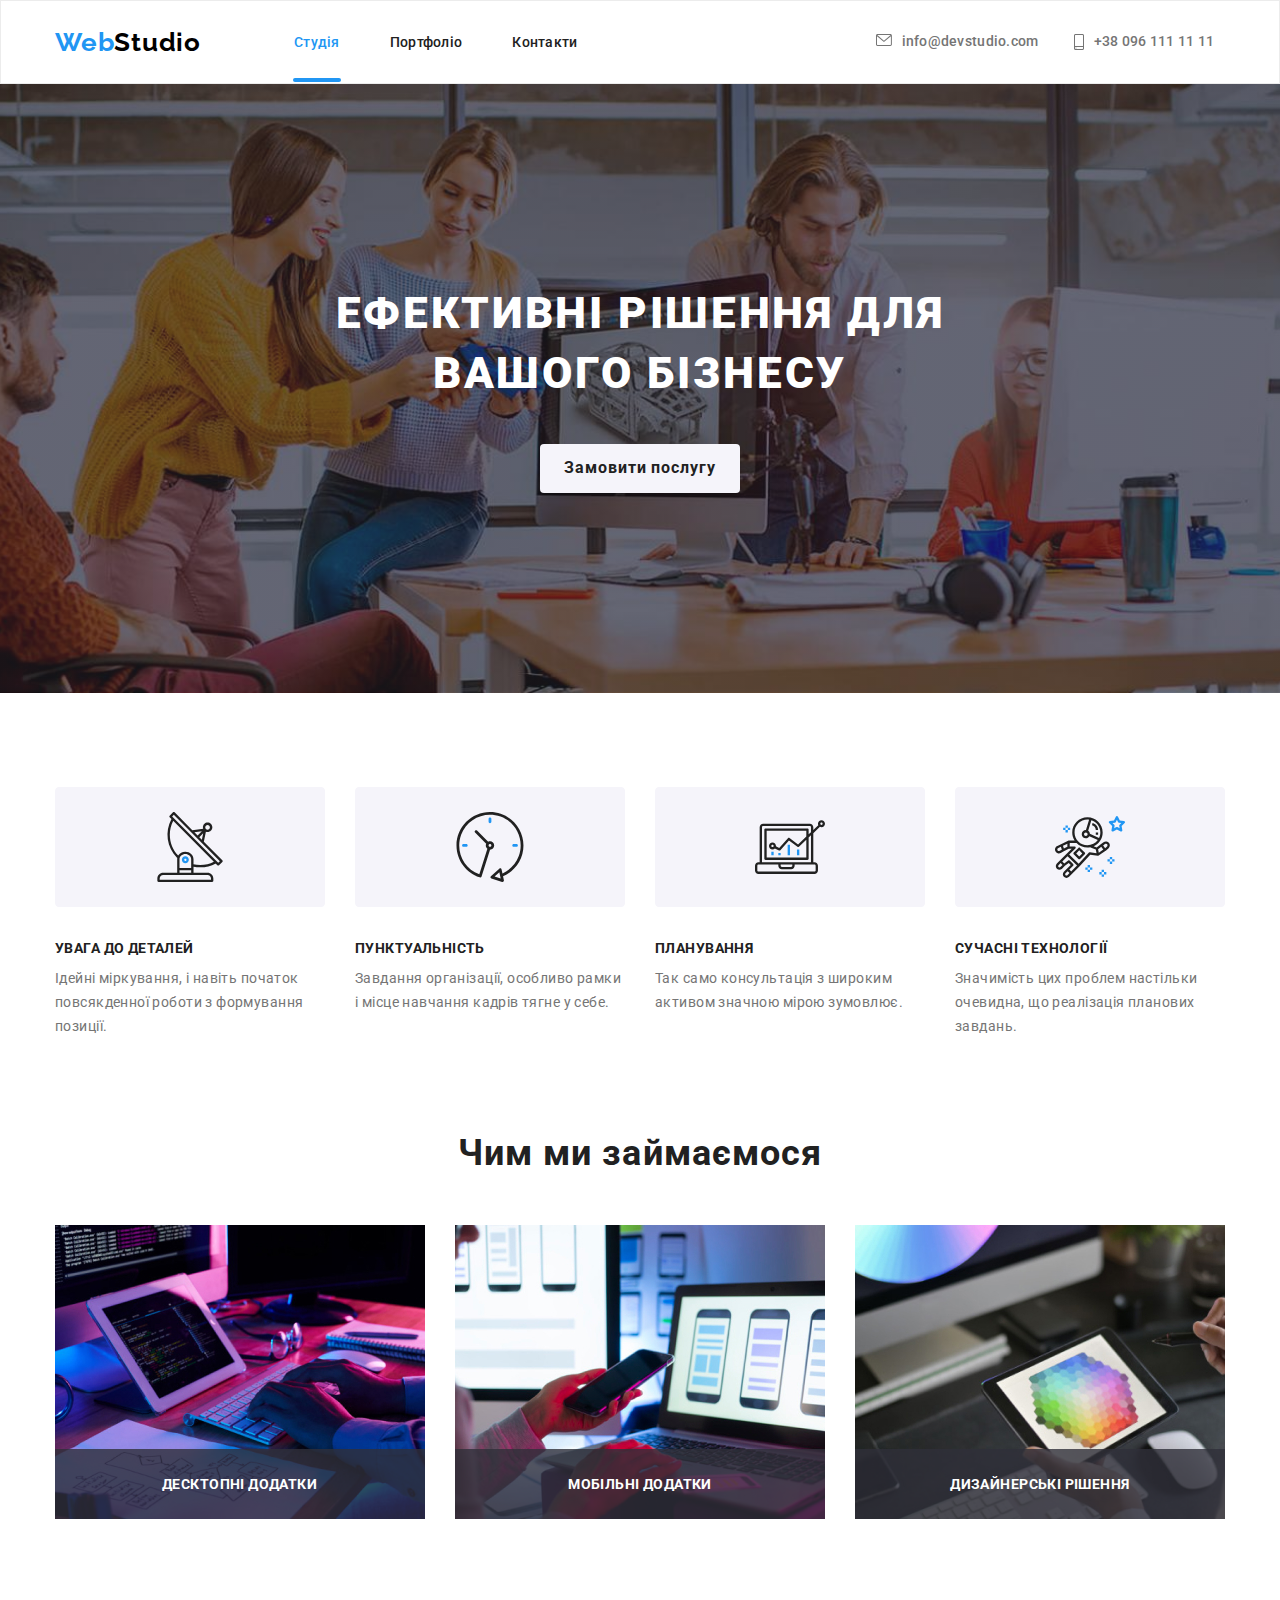
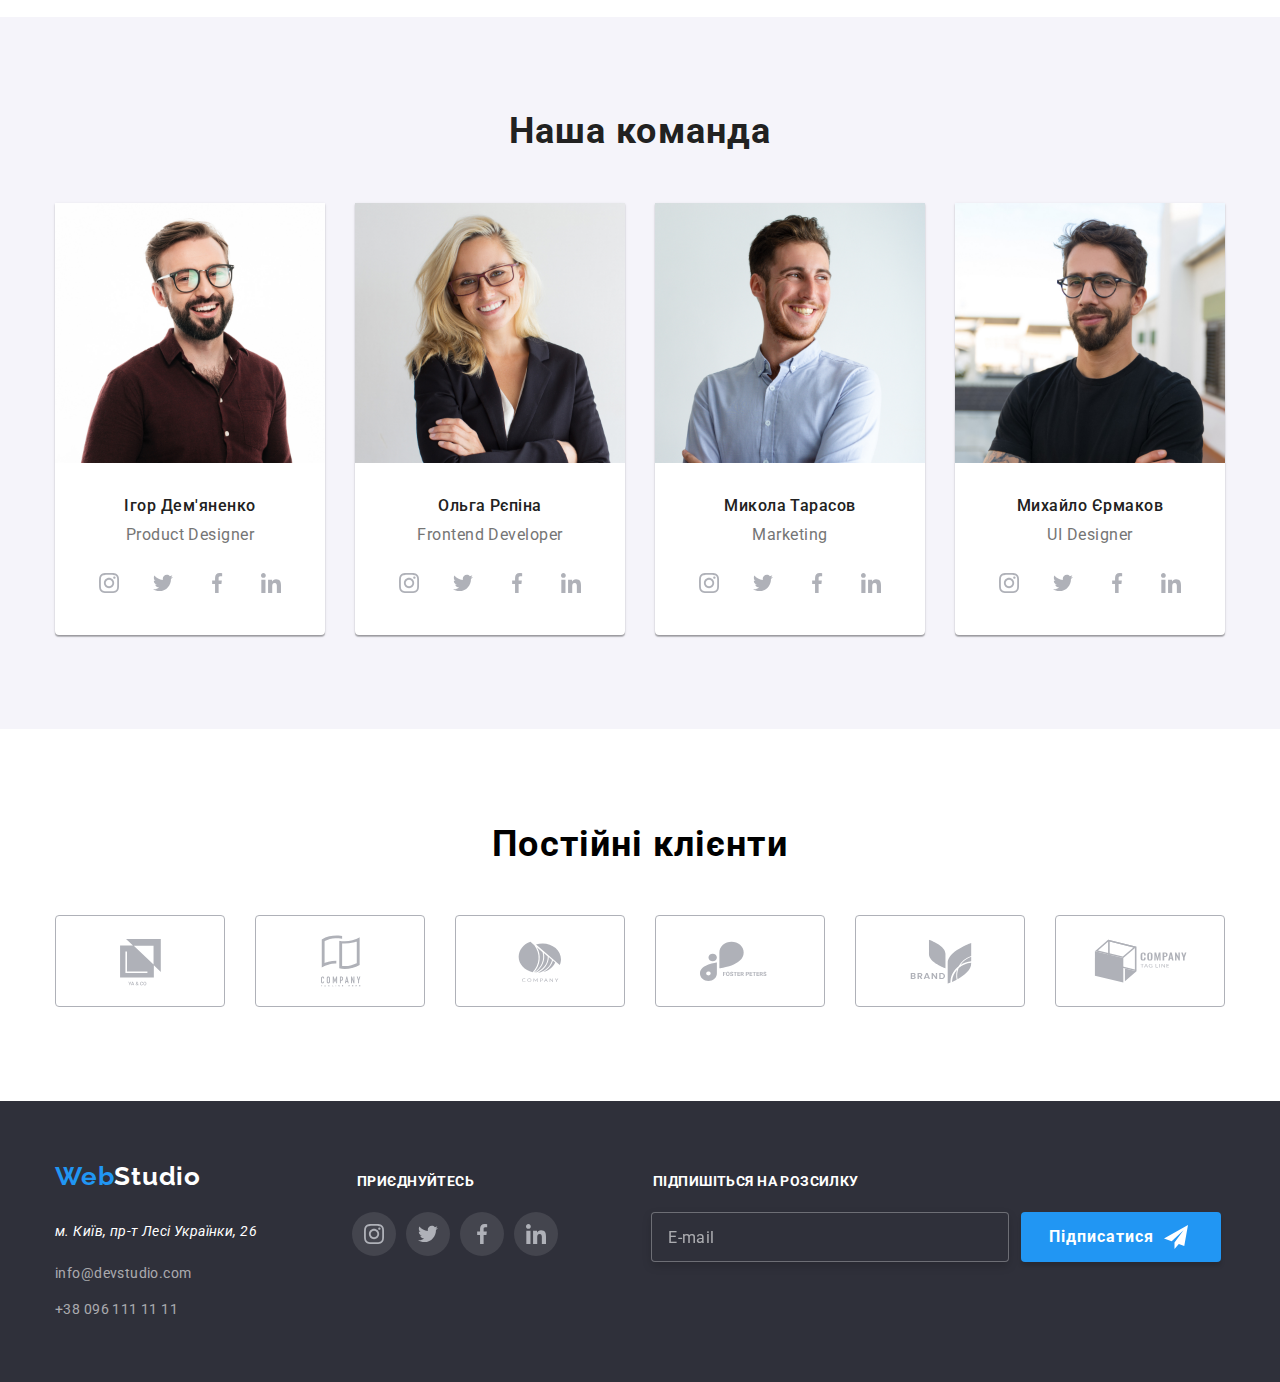
==== index.html @ 0be8d982 "5ен" ====
<!DOCTYPE html>
<html lang="en">
<head>
    <meta charset="UTF-8">
    <meta http-equiv="X-UA-Compatible" content="IE=edge">
    <meta name="viewport" content="width=device-width, initial-scale=1.0">
    <title>Studio</title>
    <link rel="stylesheet"
     href="https://fonts.googleapis.com/css2?family=Raleway:wght@700&family=Roboto:wght@400;500;700;900&display=swap">
    <link rel="stylesheet" href="https://cdnjs.cloudflare.com/ajax/libs/modern-normalize/1.1.0/modern-normalize.min.css">
     <link rel="stylesheet" href="css/styles.css">
</head>
<body> 
  <!--Header content--> 
<header class="header-style">
<div class="container">
  <div class="links">
  <nav class="nav">
  <a class="logo-link" href="index.html">Web<span class="logo-header">Studio</span></a>
   <ul class="site-link-list">
     <li class="link-list"><a class="site-link current" href="">Студія</a></li>
     <li class="link-list"><a class="site-link-portf" href="portfolio.html">Портфоліо</a></li>
     <li class="link-list"><a class="site-link-contacts" href="">Контакти</a></li>
   </ul>
  </nav>
    <ul class="not-nav">
     <li class="not-nav-decor">
      <a class="mail" href="mailto:info@devstudio.com">
          <svg class="mail-icon">
            <use href="./images/icons.svg#icon-envelope-opt"></use>
          </svg>
            info@devstudio.com</a></li>
     <li class="not-nav-decor">
      <a class="tel" href="tel:+380961111111">
          <svg class="tel-icon">
            <use href="./images/icons.svg#icon-smartphone-opt"></use>
          </svg>
            +38 096 111 11 11</a></li>
   </ul>
  </div>
</div>
 </header>
<!--Main content-->
<main>
  <section class="section-studio">
    <h1 class="hero-title">Ефективні рішення для <br>
      вашого бізнесу</h1>
  <button class="button-studio" type="button" data-modal-open> Замовити послугу</button>
    </section>
    <section class="studio-list">
      <div class="container">
    <h2 class="hidden-studio-h"></h2>
    <ul class="s-list">
      <li class="s-list-styles">
       <div class="box-icon">
        <svg class="icon-group">
          <use href="./images/icons.svg#icon-Group-1-opt"></use>
        </svg>
       </div>
       <h3 class="header-studio">УВАГА ДО ДЕТАЛЕЙ</h3>
       <p class="header-s-description">Ідейні міркування, і навіть початок повсякденної роботи з формування позиції.</p>
      </li>
      <li class="s-list-styles">
        <div class="box-icon">
          <svg class="icon-group">
            <use href="./images/icons.svg#icon-Group-2-opt"></use>
          </svg>
        </div>
       <h3 class="header-studio">ПУНКТУАЛЬНІСТЬ</h3>
       <p class="header-s-description">Завдання організації, особливо рамки і місце навчання кадрів тягне у себе.</p>
      </li>
      <li class="s-list-styles">
        <div class="box-icon">
          <svg class="icon-group">
            <use href="./images/icons.svg#icon-Group-3-opt"></use>
          </svg>
        </div>
       <h3 class="header-studio">ПЛАНУВАННЯ</h3>
       <p class="header-s-description">Так само консультація з широким активом значною мірою зумовлює.</p>
      </li>
      <li class="s-list-styles">
        <div class="box-icon">
          <svg class="icon-group">
            <use href="./images/icons.svg#icon-Group-4-opt"></use>
          </svg>
        </div>
       <h3 class="header-studio">СУЧАСНІ ТЕХНОЛОГІЇ</h3>
       <p class="header-s-description">Значимість цих проблем настільки очевидна, що реалізація планових завдань.</p>
    </li>
   </ul>
  </div>
  </section>
  <section class="section">
    <div class="container">
    <h2 class="header-s-two">Чим ми займаємося</h2>
    <ul class="h-image-list">
      <li class="design-1"><img src="images/websites.jpg" alt="програмування веб сайтів" width="370"></li>
      <div class="design-box-1">
         <h3 class="design-desc-1">ДЕСКТОПНІ ДОДАТКИ</h3>
      </div>
      <li class="design-2"><img src="images/programs.jpg" alt="розробка мобільних додатків" width="370"></li>
      <div class="design-box-2">
         <h3 class="design-desc-2">МОБІЛЬНІ ДОДАТКИ</h3>
      </div>
      <li class="design-3"><img src="images/design.jpg" alt="веб-дизайн" width="370"></li>
      <div class="design-box-3">
         <h3 class="design-desc-3">ДИЗАЙНЕРСЬКІ РІШЕННЯ</h3>
      </div>
    </ul>
    </div>
  </section>
  <section class="section-s-two"> 
    <div class="container">
    <h2 class="team">Наша команда</h2>
    <ul class="cards-h-list">
      <li class="card">
        <img src="images/igor.jpg" alt="igor" width="270">
        <h3 class="names">Ігор Дем'яненко</h3>
        <p class="name-description">Product Designer</p>
        <ul class="links-sub-list">
          <li class="links-sub">
            <a class="box-socials" href="">
              <svg class="social-icons" width="20" height="20">
                <use href="./images/icons.svg#icon-instagram-1-opt"></use>
              </svg>
            </a>
          </li>
          <li class="links-sub">
            <a class="box-socials" href="">
              <svg class="social-icons" width="20" height="20">
                <use href="./images/icons.svg#icon-twitter-1-opt"></use>
              </svg>
            </a>
          </li>
          <li class="links-sub">
            <a class="box-socials" href="">
              <svg class="social-icons" width="20" height="20">
                <use href="./images/icons.svg#icon-facebook-1-opt"></use>
              </svg>
            </a>
          </li>
          <li class="links-sub">
            <a class="box-socials" href="">
              <svg class="social-icons" width="20" height="20">
                <use href="./images/icons.svg#icon-linkedin-1-opt"></use>
              </svg>
            </a>
          </li>
        </ul>
      </li>
      <li class="card">
        <img src="images/olga.jpg" alt="olga" width="270">
        <h3 class="names">Ольга Рєпіна</h3>
        <p class="name-description">Frontend Developer</p>
        <ul class="links-sub-list">
          <li class="links-sub">
            <a class="box-socials" href="">
              <svg class="social-icons" width="20" height="20">
                <use href="./images/icons.svg#icon-instagram-1-opt"></use>
              </svg>
            </a>
          </li>
          <li class="links-sub">
            <a class="box-socials" href="">
              <svg class="social-icons" width="20" height="20">
                <use href="./images/icons.svg#icon-twitter-1-opt"></use>
              </svg>
            </a>
          </li>
          <li class="links-sub">
            <a class="box-socials" href="">
              <svg class="social-icons" width="20" height="20">
                <use href="./images/icons.svg#icon-facebook-1-opt"></use>
              </svg>
            </a>
          </li>
          <li class="links-sub">
            <a class="box-socials" href="">
              <svg class="social-icons" width="20" height="20">
                <use href="./images/icons.svg#icon-linkedin-1-opt"></use>
              </svg>
            </a>
          </li>
        </ul>
      </li>
      <li class="card">
        <img src="images/mykola.jpg" alt="mykola" width="270">
        <h3 class="names">Микола Тарасов</h3>
        <p class="name-description">Marketing</p>
        <ul class="links-sub-list">
          <li class="links-sub">
            <a class="box-socials" href="">
              <svg class="social-icons" width="20" height="20">
                <use href="./images/icons.svg#icon-instagram-1-opt"></use>
              </svg>
            </a>
          </li>
          <li class="links-sub">
            <a class="box-socials" href="">
              <svg class="social-icons" width="20" height="20">
                <use href="./images/icons.svg#icon-twitter-1-opt"></use>
              </svg>
            </a>
          </li>
          <li class="links-sub">
            <a class="box-socials" href="">
              <svg class="social-icons" width="20" height="20">
                <use href="./images/icons.svg#icon-facebook-1-opt"></use>
              </svg>
            </a>
          </li>
          <li class="links-sub">
            <a class="box-socials" href="">
              <svg class="social-icons" width="20" height="20">
                <use href="./images/icons.svg#icon-linkedin-1-opt"></use>
              </svg>
            </a>
          </li>
        </ul>
      </li>
      <li class="card">
        <img src="images/mychailo.jpg" alt="mychailo" width="270">
        <h3 class="names">Михайло Єрмаков</h3>
       <p class="name-description">UI Designer</p>
        <ul class="links-sub-list">
          <li class="links-sub">
            <a class="box-socials" href="">
              <svg class="social-icons" width="20" height="20">
                <use href="./images/icons.svg#icon-instagram-1-opt"></use>
              </svg>
            </a>
          </li>
          <li class="links-sub">
            <a class="box-socials" href="">
              <svg class="social-icons" width="20" height="20">
                <use href="./images/icons.svg#icon-twitter-1-opt"></use>
              </svg>
            </a>
          </li>
          <li class="links-sub">
            <a class="box-socials" href="">
              <svg class="social-icons" width="20" height="20">
                <use href="./images/icons.svg#icon-facebook-1-opt"></use>
              </svg>
            </a>
          </li>
          <li class="links-sub">
            <a class="box-socials" href="">
              <svg class="social-icons" width="20" height="20">
                <use href="./images/icons.svg#icon-linkedin-1-opt"></use>
              </svg>
            </a>
          </li>
        </ul>
      </li>
    </ul>
  </div>
  </section>
  <section class="section-clients">
    <div class="container">
     <h2 class="clients-h">Постійні клієнти </h2>
     <ul class="link-list-boxes">
      <li class="link-boxes">
        <a class="box-link" href="">
          <svg class="client-icon-0">
            <use href="./images/icons.svg#icon-group-opt">
              <use>
          </svg>
        </a>
      </li>
      <li class="link-boxes">
        <a class="box-link" href="">
          <svg class="client-icon-1">
            <use href="./images/icons.svg#icon-group-1-opt">
              <use>
          </svg>
        </a>
      </li>
      <li class="link-boxes">
        <a class="box-link" href="">
          <svg class="client-icon-2">
            <use href="./images/icons.svg#icon-group-2-opt">
              <use>
          </svg>
        </a>
      </li>
      <li class="link-boxes">
        <a class="box-link" href="">
          <svg class="client-icon-3">
            <use href="./images/icons.svg#icon-group-3-opt">
              <use>
          </svg>
        </a>
      </li>
      <li class="link-boxes">
        <a class="box-link" href="">
        <svg class="client-icon-4">
          <use href="./images/icons.svg#icon-group-4-opt">
            <use>
        </svg>
      </a>
      </li>
      <li class="link-boxes">
        <a class="box-linkt" href="">
        <svg class="client-icon-5">
          <use href="./images/icons.svg#icon-group-5-opt">
            <use>
        </svg>
      </a>
      </li>
     </ul>
    </div>
  </section>
  <div class="backdrop is-hidden"data-modal>
    <div class="modal">
      <button class="close-modal"data-modal-close>
        <svg class="close-icon" xmlns="http://www.w3.org/2000/svg" width="18" height="18" fill="none"><path fill="" d="M15 4.108 13.892 3 9.5 7.392 5.108 3 4 4.108 8.392 8.5 4 12.892 5.108 14 9.5 9.608 13.892 14 15 12.892 10.608 8.5 15 4.108Z"/>
        </svg>
      </button>
      <h2 class="modal-desc">Залиште свої дані, ми вам передзвонимо</h2>
      <form class="form">
       <div class="form-field">
        <svg class="input-icon-name">
          <use href="./images/icons.svg#icon-person-black-18dp"></use>
        </svg>
        <label class="label-style">
          <p class="username-style">Ім'я</p>
          <input class="input-style" type="text"  name="username" autocomplete="off"/>
        </label>
       </div>
       <div class="form-field">
        <svg class="input-icon-tel">
          <use href="./images/icons.svg#icon-phone-black-18dp"></use>
        </svg>
        <label class="label-style">
          <p class="tel-style">Телефон</p>
          <input class="input-style" type="tel" name="phone_number" autocomplete="off"/>
        </label>
       </div>
       <div class="form-field">
        <svg class="input-icon-mail">
          <use href="./images/icons.svg#icon-email-black-18dp"></use>
        </svg>
        <label class="label-style">
          <p class="mail-modal-style">Пошта</p>
          <input class="input-style" type="email" name="email" autocomplete="off">
        </label>
       </div>
       <div class="form-field">
        <label>
          <p class="comment-styles">Коментар</P>
          <textarea class="textarea-style" name="comment" id="comment" rows="5" placeholder="Введіть текст"></textarea>
        </label>
       </div>
       <div  class="form-field-1">
        <label class="policy-label">
         <input class="checkbox-policy" type="checkbox" name="policy" />
         <span class="icon-checkbox"></span>
        Погоджуюся з розсилкою та приймаю <a href="" class="policy-details">Умови договору</a>
        </label>
       </div>
       <div class="form-field-2">
        <buton class="submit-button" type="submit">Відправити</button>
       </div>
    </form>
    </div>
  </div>
</main>
<!-- Footer block-->
<footer class="footer-style">
<div class="container">
  <div class="social-footer">
  <a class="logo-link-f" href="index.html">Web<span class="logo-header-f">Studio</span></a>
  <p class="social-sub-p">приєднуйтесь</p>
  <p class="social-mail-sub">підпишіться на розсилку</p>
</div>
 <div class="socials-header">
  <address class="adress-style">м. Київ, пр-т Лесі Українки, 26</address>
  <ul class="links-sub-listf">
    <li class="links-sub">
      <a class="box-socialsf" href="">
        <svg class="social-icons" width="20" height="20">
          <use href="./images/icons.svg#icon-instagram-1-opt"></use>
        </svg>
      </a>
    </li>
    <li class="links-sub">
      <a class="box-socialsf" href="">
        <svg class="social-icons" width="20" height="20">
          <use href="./images/icons.svg#icon-twitter-1-opt"></use>
        </svg>
      </a>
    </li>
    <li class="links-sub">
      <a class="box-socialsf" href="">
        <svg class="social-icons" width="20" height="20">
          <use href="./images/icons.svg#icon-facebook-1-opt"></use>
        </svg>
      </a>
    </li>
    <li class="links-sub">
      <a class="box-socialsf" href="">
        <svg class="social-icons" width="20" height="20">
          <use href="./images/icons.svg#icon-linkedin-1-opt"></use>
        </svg>
      </a>
    </li>
  </ul>
  <form class="form-f">
      <label class="mail-f-label">
        <input class="input-style-f" type="email" name="email" placeholder="E-mail" autocomplete="off">
      </label>
  <button class="button-sub-f" type="submit">Підписатися
    <svg class="icon-send-style" width="24" height="24">
      <use href="./images/icons.svg#icon-icon-send"></use>
    </svg>
  </button>
  </form>
</div>
<ul>
  <li class="mail-h-style"><a class="mail-link-f" href="mailto:info@devstudio.com">info@devstudio.com</a></li>
  <li class="tel-h-style"><a class="tel-f" href="tel:+38091111111">+38 096 111 11 11</a></li>
 </ul>
</div>
</footer>
<script src="./js/modal.js"></script>
</body>
</html>
---- css/styles.css ----
:root {
    --primary-text-color: #212121;
    --description-text-color: #757575;
    --links-buttons-text-color: #2196F3;
}

body {
    background-color: #ffff;

    font-family: Roboto, sans-serif;
    letter-spacing: -0.03em;
}


.container {
    margin-left: auto;
    margin-right: auto;
    padding-left: 15px;
    padding-right: 15px;
    width: 1200px;
}

.container-two{
    margin-left: auto;
    margin-right: auto;
    width: 1600px;
    outline: 2px solid firebrick;
}

.container-footer {
    margin-left: auto;
        margin-right: auto;
        width: 1600px;

        outline: 2px solid firebrick;
    }

ul {
    padding: 0;
    margin: 0;
    list-style: none;
}

 

.header-style {
    display: flex;
    background-color: #ffff;
    border: 1px solid #ECECEC;
}
.logo-link {
    color: var(--links-buttons-text-color);
    font-family: 'Raleway';
        margin-right: 93px;
        font-weight: 700;
        font-size: 26px;
        line-height: 1.19;
        letter-spacing: 0.03em;
        text-decoration: none;
}
.logo-header {
    color: #000000;
    font-family: 'Raleway';
        font-weight: 700;
        font-size: 26px;
        line-height: 1.19;
        letter-spacing: 0.03em;
}
 
.links {
    display: flex;
    align-items: center;
}

.nav {
    display: flex;
    align-items: center;
}
.site-link-list {
        display: flex;
        align-items: center;
}

.site-link-list .link-list {

       display: block;
       padding-top: 32px;
       padding-bottom: 32px;

}


.site-link.current {
    position: relative;
    color: var(--links-buttons-text-color);       
        font-weight: 500;
        font-size: 14px;
        line-height: 1.2;
        width: 78px;
        height: 4px;
        letter-spacing: 0.02em;
        text-decoration: none;
}

.link-list {
    display: block;
    margin-right: 50px;
}


.site-link {
    color: var(--primary-text-color);
    font-weight: 500;
    font-size: 14px;
    line-height: 1.2;
    letter-spacing: 0.02em;
    text-decoration: none;
    padding-top: 32px;
    padding-bottom: 32px;
    
    transition-property: var(--links-buttons-text-color);
    transition-duration: 250ms;
    transition-timing-function: cubic-bezier(0.4, 0, 0.2, 1);
}

.site-link::after {
        content: '';
        
            position: absolute;
            left: -14%;
            bottom: 0;
            margin-left: 5px;
            display: block;
            width: 48px;
            height: 4px;
            background-color: #2196F3;
            border-radius: 2px;
}
.site-link {
    cursor: pointer;
}
.site-link:hover,
.site-link:focus {
    color: var(--links-buttons-text-color);
}

.site-link-portf.current {
    position: relative;
    color: var(--links-buttons-text-color);
    font-weight: 500;
    font-size: 14px;
    line-height: 1.2;
    letter-spacing: 0.02em;
    text-decoration: none;
}
.site-link-portf::after {
    content: '';

    position: absolute;
    left: -20%;
    bottom: 0;
    margin-left: 13px;
    display: block;
    width: 78px;
    height: 4px;
    background-color: #2196F3;
    border-radius: 2px;
}
.site-link-portf {
    color: var(--primary-text-color);
    font-weight: 500;
    font-size: 14px;
    line-height: 1.2;
    letter-spacing: 0.02em;
    text-decoration: none;
    padding-top: 32px;
    padding-bottom: 32px;

    transition-property: var(--links-buttons-text-color);
    transition-duration: 250ms;
    transition-timing-function: cubic-bezier(0.4, 0, 0.2, 1);
}
.site-link-portf {
    cursor: pointer;
}

.site-link-portf:hover,
.site-link-portf:focus {
    color: var(--links-buttons-text-color);
}


.site-link-contacts {
    color: var(--primary-text-color);
    font-weight: 500;
    font-size: 14px;
    line-height: 1.2;
    letter-spacing: 0.02em;
    text-decoration: none;
    padding-top: 32px;
    padding-bottom: 32px;

    transition-property: var(--links-buttons-text-color);
    transition-duration: 250ms;
    transition-timing-function: cubic-bezier(0.4, 0, 0.2, 1);
}
.site-link-contacts {
    cursor: pointer;
}

.site-link-contacts:hover,
.site-link-contscts:focus {
    color: var(--links-buttons-text-color);
}


.not-nav {
    
    display: flex;
    margin-left: 248px;
}
.not-nav-decor {
    display: flex;


}

.mail-icon {
    margin-right: 10px;
    width: 16px;
    height: 12px;
    fill: currentColor;
}

.tel-icon{
    margin-right: 10px;
    width: 10px;
    height: 16px;
    fill: currentColor
}


.tel {
    margin-left: 35px;
}

.mail {
   display: flex;
    color: var(--description-text-color);
        font-weight: 500;
        font-size: 14px;
        line-height: 1.14;
        letter-spacing: 0.02em;
        text-decoration: none;

        transition-property: var(--links-buttons-text-color);
        transition-duration: 250ms;
        transition-timing-function: cubic-bezier(0.4, 0, 0.2, 1);
}
.mail:hover,
.mail:focus {
    color: var(--links-buttons-text-color);
}

.tel {
    display: flex;
    color: var(--description-text-color);
        font-weight: 500;
        font-size: 14px;
        line-height: 1.14;
        letter-spacing: 0.02em;
        text-decoration: none;

        transition-property: var(--links-buttons-text-color);
        transition-duration: 250ms;
        transition-timing-function: cubic-bezier(0.4, 0, 0.2, 1);
}
.tel:hover,
.tel:focus {
    color: var(--links-buttons-text-color);
}




.section-studio {
    padding-top: 200px;
    padding-bottom: 200px;
    text-align: center;
    background-color:  #2F303A;
    background-image: linear-gradient(
        to right,
        rgba(47, 48, 58, 0.4),
        rgba(47, 48, 58, 0.4)
    ),
    url(../images/overlay.jpg);
    background-repeat: no-repeat;
    background-position: center;
    background-size: cover;
}
.hero-title {
    margin-top: 0px;
    margin-bottom: 40px;
    color: #ffff;
    font-style: normal;
        font-weight: 900;
        font-size: 44px;
        line-height: 1.36;
        letter-spacing: 0.06em;
        text-transform: uppercase;
}




.button-studio {
        color: var(--primary-text-color);
            font-weight: 700;
            font-size: 16px;
            line-height: 1.81;
            align-items: center;
            text-align: center;
            letter-spacing: 0.06em;
}
.button-studio {
    background-color: #F5F4FA;
        box-shadow: 0px 4px 4px rgba(0, 0, 0, 0.15);
        border: 0px;
        border-radius: 4px;
        padding: 10px 24px;
        min-width: 200px;

        transition-property: var(--links-buttons-text-color);
        transition-duration: 250ms;
        transition-timing-function: cubic-bezier(0.4, 0, 0.2, 1);
}
.button-studio {
    cursor: pointer;
}
.button-studio:hover {
    background-color: var(--links-buttons-text-color);
        color: #ffff;

}

.button-studio:focus {
    background-color:var(--links-buttons-text-color);
    color: #ffff;
}



 .studio-list {
   padding-top: 94px;
   padding-bottom: 94px;
 }

.hidden-studio-h {
    margin-top: 0px;
    margin-bottom: 0px;
    visibility: hidden;
}
   


 .s-list {
    display: flex;
 }

.s-list-styles {
    margin-right: 30px;
}


.s-list-styles:nth-child(4n) {
    margin-right: 0px;
}
  
.box-icon {
    margin-bottom: 30px;
}

.icon-group {
    width: 270px;
    height: 120px;
}

.header-studio {
    margin-top: 0px;
    margin-bottom: 10px;
    color: var(--primary-text-color);
        font-weight: 700;
        font-size: 14px;
        line-height: 1.14;
        letter-spacing: 0.03em;
}
.header-s-description {
    margin-top: 0px;
    margin-bottom: 0px;
    color: var(--description-text-color);
        font-weight: 400;
        font-size: 14px;
        line-height: 1.71;
        letter-spacing: 0.03em;
}

.sub-links-list {
    display: flex;
}
.section {
    padding-bottom: 94px;
}
.header-s-two {
    margin-top: 0px;
    margin-bottom: 50px;
    color: var(--primary-text-color);
        font-weight: 700;
        font-size: 36px;
        line-height: 1.16;
        text-align: center;
        letter-spacing: 0.03em;
}

.h-image-list {
 position: relative;
 display: flex;
}
.design-1 {
    
    margin-right: 30px;
}

.design-box-1 {
    position: absolute;
    margin-top: 224px;
    display: flex;
    width: 370px;
    height: 70px;
    text-align: center;
    background: rgba(47, 48, 58, 0.8);
}

.design-2 {
    margin-right: 30px;
}

.design-box-2 {
    position: absolute;
    left: 33%;
    margin-left: 14px;
    margin-top: 224px;
    display: flex;
    width: 370px;
    height: 70px;
    text-align: center;
    background: rgba(47, 48, 58, 0.8);
}
.design-box-3 {
    position: absolute;
    left: 66%;
    margin-left: 28px;
    margin-top: 224px;
    display: flex;
    width: 370px;
    height: 70px;
    text-align: center;
    background: rgba(47, 48, 58, 0.8);
}




.design-desc-1 {
    margin-left: 107px;
    margin-top: 27px;
    margin-bottom: 0px;
    font-weight: 700;
    font-size: 14px;
    line-height: 16px;
    letter-spacing: 0.03em;
    text-transform: uppercase;
    color: #FFFFFF;
}
.design-desc-2 {
    margin-left: 113px;
    margin-top: 27px;
    margin-bottom: 0px;
    font-weight: 700;
    font-size: 14px;
    line-height: 16px;
    letter-spacing: 0.03em;
    text-transform: uppercase;
    color: #FFFFFF;
}
.design-desc-3 {
    margin-left: 95px;
    margin-top: 27px;
    margin-bottom: 0px;
    font-weight: 700;
    font-size: 14px;
    line-height: 16px;
    letter-spacing: 0.03em;
    text-transform: uppercase;
    color: #FFFFFF;
}

.design-3 {
    margin-right: 0px;
}


.section-s-two {
    margin-top: 0px;
    padding-top: 94px;
    padding-bottom: 94px;
    background-color: #F5F4FA;
}
.team {
    margin-top: 0px;
    margin-bottom: 50px;
    color: var(--primary-text-color);
        font-weight: 700;
        font-size: 36px;
        line-height: 1.16;
        text-align: center;
        letter-spacing: 0.03em;
}

.cards-h-list {
    display: flex;
}
.card {
    width: 270px;
    margin-right: 30px;
    background-color: #ffff;
    box-shadow: 0px 1px 3px rgba(0, 0, 0, 0.12), 0px 1px 1px rgba(0, 0, 0, 0.14), 0px 2px 1px rgba(0, 0, 0, 0.2);
        border-radius: 0px 0px 4px 4px;
}

.card:nth-child(4n) {
    margin-right: 0px;
}
.names {
    margin-top: 30px;
    margin-bottom: 10px;
    color: var(--primary-text-color);
        font-weight: 500;
        font-size: 16px;
        line-height: 1.18;
        text-align: center;
        letter-spacing: 0.03em;
}
.name-description {
    margin-bottom: 16px;
    margin-top: 0px;
    color: var(--description-text-color);
        font-weight: 400;
        font-size: 16px;
        line-height: 1.18;
        text-align: center;
        letter-spacing: 0.03em;
}


.links-sub-list {
    padding-left: 32px;
    padding-bottom: 30px;
    display: flex;
}
.links-sub {
    display: flex;
}




.box-socials{
   text-align: center;
   margin-right: 10px;
   border: none;
   width: 44px;
   height: 44px;
   color: #AFB1B8;
   border-radius: 50%;
   background-color: #FFFFFF;
   cursor: pointer;

    transition-property: var(--links-buttons-text-color);
    transition-duration: 250ms;
    transition-timing-function: cubic-bezier(0.4, 0, 0.2, 1);
}
.box-socials:nth-child(4n) {
  margin-right: 10px;
}
.box-socials:hover {
    color: #FFFFFF;
    background-color: #2196F3;

}

.social-icons {
    margin-left: 12px;
    margin-right: 12px;
    margin-bottom: 12px;
    margin-top: 12px;
    fill: currentColor ;
}

.section-clients {
    padding-top: 94px;
    padding-bottom: 94px;
}

.link-list-boxes {

    display: flex;
}

.link-boxes {
    display: flex;
}

.clients-h {
    text-align: center;
    margin-top: 0px;
       margin-bottom: 50px;
        font-weight: 700;
        font-size: 36px;
        line-height: 42px;
        text-align: center;
        letter-spacing: 0.03em;
}


.box-link {
        margin-right: 30px;
        box-sizing: border-box;
        width: 170px;
        height: 92px;
        color: #2196F3;
        border: 1px solid #AFB1B8;
        border-radius: 4px;
        text-decoration: none;

        transition-property: var(--links-buttons-text-color);
        transition-duration: 250ms;
        transition-timing-function: cubic-bezier(0.4, 0, 0.2, 1);
 }

.box-link {
        margin-right: 30px;
        box-sizing: border-box;
        width: 170px;
        height: 92px;
        color: #AFB1B8;
        border: 1px solid #AFB1B8;
        border-radius: 4px;
    }
.box-linkt {
    margin-right: 0px;
    box-sizing: border-box;
    width: 170px;
    height: 92px;
    color: #AFB1B8;
    border: 1px solid #AFB1B8;
    border-radius: 4px;

    transition-property: var(--links-buttons-text-color);
    transition-duration: 250ms;
    transition-timing-function: cubic-bezier(0.4, 0, 0.2, 1);
}

.box-link:hover {
    color: #2196F3;
  border: 1px solid #2196F3;
}
.box-linkt:hover {
    color: #2196F3;
    border: 1px solid #2196F3;
}


.client-icon-0 {
    width: 41px;
    height: 46.7px;
    margin-top: 23px;
    margin-right: 65px;
    margin-left: 64px;
    margin-bottom: 22.3px;
    fill: currentColor;
}
.client-icon-1 {
    width: 40px;
    height: 52px;
    margin-top: 19px;
        margin-right: 65px;
        margin-left: 65px;
        margin-bottom: 21px;
        fill: currentColor;
}
.client-icon-2 {
   width: 43.46px;
   height: 41.18px;
   margin-top: 24.7px;
    margin-right: 64.86px;
    margin-left: 61.68px;
    margin-bottom: 26.12px;
    fill: currentColor;
}
.client-icon-3 {
    width: 84.44px;
    height: 40.62px;
    margin-top: 24.7px;
    margin-right: 42.56px;
    margin-left: 43px;
    margin-bottom: 26.68px;
    fill: currentColor;
}
.client-icon-4 {
    width: 62.54px;
    height: 45.43px;
    margin-top: 22.77px;
        margin-right: 53.46px;
        margin-left: 54px;
        margin-bottom: 23.8px;
        fill: currentColor;
}
.client-icon-5 {
    width: 93.79px;
    height: 43.93px;
    margin-top: 22.77px;
        margin-right: 38.21px;
        margin-left: 38px;
        margin-bottom: 25.31px;
        fill: currentColor;
}





.p-button-list {
    margin-bottom: 94px;
    display: flex;
    margin-left: 304px;
}

.p-button-styles:nth-child(5) {
    margin-right: 0px;
}


.portf-section {
    padding-top: 94px;
    padding-bottom: 94px;
}

.button-port {
    background-color: #F5F4FA;
    color: var(--primary-text-color);
        font-weight: 500;
        font-size: 16px;
        line-height: 1.62;
        letter-spacing: 0.03em;
    border: 0px ;
    border-radius: 4px;
    padding: 6px 22px;
    cursor: pointer;

    transition-property: var(--links-buttons-text-color);
    transition-duration: 250ms;
    transition-timing-function: cubic-bezier(0.4, 0, 0.2, 1);
}
.button-port:hover {
    background-color: var(--links-buttons-text-color);
    color: #ffff;
    box-shadow: 0px 3px 1px rgba(0, 0, 0, 0.1), 0px 1px 2px rgba(0, 0, 0, 0.08), 0px 2px 2px rgba(0, 0, 0, 0.12);
    border-radius: 4px;
}
.button-port:focus {
    background-color: var(--links-buttons-text-color);
    color: #ffff;
    box-shadow: 0px 3px 1px rgba(0, 0, 0, 0.1), 0px 1px 2px rgba(0, 0, 0, 0.08), 0px 2px 2px rgba(0, 0, 0, 0.12);
    border-radius: 4px;
}


.h-p {
    margin-top: 0px;
        margin-bottom: 0px;
}

.p-button-styles {
margin-right: 8px;
}

.button-port {
    margin-top: 0px;
    margin-bottom: 0px;

}


.section-p-list {
    padding-bottom: 94px;

}

.cards-list {
   display: flex;
   flex-wrap: wrap;
}
.card-portf  {
    width: 370px;
        background-color: #FFFF;
        border: 1px solid #EEEEEE;
        margin-right: 30px;
        margin-bottom: 30px;      
        transition-property: box-shadow;
            transition-duration: 250ms;
            transition-timing-function: cubic-bezier(0.4, 0, 0.2, 1);
}
.product-thumb {
    width: 370px;
    height: 294px;
    position: relative;
    overflow: hidden;
}
.product-overlay {
    position: absolute;
    top: 0;
    left: 0;
    right: 0;
    bottom: 0;
    margin-right: 0px;
    width: 370px;
    height: 294px;
    background: rgba(33, 150, 243, 0.9);
    transform: translateY(100%);
    transition: transform 250ms cubic-bezier(0.4, 0, 0.2, 1);
}

.card-portf:hover .product-overlay {
    transform: translateY(0%);
}

.card-portf:hover .product-actions {
    opacity: 1;
}


.product-actions {
    position: absolute;
    width: 322px;
    height: 168px;
    margin-top: 0px;
    font-weight: 400;
    font-size: 18px;
    line-height: 28px;
    letter-spacing: 0.03em;
    color: #FFFFFF;
    top: 50%;
    left: 50%;
    transform: translate(-50%, -50%);
    
}

.card-portf:hover {
     box-shadow: 0px 1px 1px rgba(0, 0, 0, 0.12),
                   0px 4px 4px rgba(0, 0, 0, 0.06),
                        1px 4px 6px rgba(0, 0, 0, 0.16);
}

.card-portf:nth-child(3n) {
    margin-right: 0px;
}

.card-portf:nth-last-child(-n +3) {
    margin-bottom: 0px;
}


.header-portf {
    margin-left: 24px;
    margin-top: 20px;
    margin-bottom: 4px;
    overflow: hidden;
    color: var(--primary-text-color);
        font-weight: 700;
        font-size: 18px;
        line-height: 2;
        letter-spacing: 0.06em;
}

.header-p-description {
    margin-left: 24px;
    margin-top: 0px;
    margin-bottom: 20px;
    color: var(--description-text-color);
        font-weight: 400;
        font-size: 16px;
        line-height: 1.87;
        letter-spacing: 0.03em;
}



.backdrop {
    position: fixed;
    top: 0;
    left: 0;
    width: 100%;
    height: 100%;
    background-color: rgba(0, 0, 0, 0.2);

    opacity: 1;
    transition: opacity 250ms cubic-bezier(0.4, 0, 0.2, 1);
}

.backdrop.is-hidden {
    opacity: 0;
    pointer-events: none;
}
.backdrop.is-hidden .modal {
    transform: translate(-50%, -50%) scale(0.9);
}

.modal {
    position: absolute;
    top: 50%;
    left: 50%;
    height: 581px;
    width: 528px;
    background-color: #FFFFFF;
    box-shadow: 0px 1px 3px rgba(0, 0, 0, 0.12), 0px 1px 1px rgba(0, 0, 0, 0.14), 0px 2px 1px rgba(0, 0, 0, 0.2);
    border-radius: 4px;

    transform: translate(-50%, -50%) scale(1);

    transition: transform 250ms cubic-bezier(0.4, 0, 0.2, 1);

}


.close-modal {
    position: absolute;
    padding: 0%;
    width: 30px;
    height: 30px;
    left: 490px;
    top: 9px;
    border-radius: 50%;
    color: #000000;
    background-color: #FFFFFF;
    border: 1px solid rgba(0, 0, 0, 0.1);
    cursor: pointer;
    transition-property: var(--links-buttons-text-color);
    transition-duration: 250ms;
    transition-timing-function: cubic-bezier(0.4, 0, 0.2, 1);

}
.close-icon {
    position: absolute;
    top: 18%;
    left: 18%;
    fill: currentColor;
}
.close-modal:hover {
    color:  #2196F3;
}

.modal-desc {
    margin-top: 40px;
    margin-bottom: 0px;
    margin-right: 10px;
    margin-left: 11px;
    padding-bottom: 12px;
    font-weight: 700;
    font-size: 20px;
    line-height: 23px;
    text-align: center;
    letter-spacing: 0.03em; 
    color: #212121;
}

.label-style {
 padding-bottom: 10px;
}
.username-style {
    margin-top: 0px;
    margin-bottom: 0px;
    padding-bottom: 4px;
    font-weight: 400;
    font-size: 12px;
    line-height: 14px;
    letter-spacing: 0.01em;   
    color: #757575;
}




.tel-style {
    margin-top: 0px;
    margin-bottom: 0px;
    padding-bottom: 4px;
    font-weight: 400;
    font-size: 12px;
    line-height: 14px;
    letter-spacing: 0.01em;
    color: #757575;
}
.mail-modal-style {
    margin-top: 0px;
    margin-bottom: 0px;
        padding-bottom: 4px;
        font-weight: 400;
        font-size: 12px;
        line-height: 14px;
        letter-spacing: 0.01em;
        color: #757575;
}
.comment-styles {
    margin-top: 0px;
        margin-bottom: 0px;
        padding-bottom: 4px;
        font-weight: 400;
        font-size: 12px;
        line-height: 14px;
        letter-spacing: 0.01em;
        color: #757575;
}

.textarea-style {
    width: 448px;
        height: 120px;
        left: 576px;
        top: 518px;
    
        border: 1px solid rgba(33, 33, 33, 0.2);
        border-radius: 4px;
        text-decoration: none;
}
.form {
    width: 445px;
    margin-left: 41px;
    margin-right: 39px;
    display: inline-block;
}

.form-field {
    display: flex;
    flex-direction: column;    
}
.form-field:focus-within > .input-icon-name{
    fill: #2196F3;
}
.form-field:focus-within>.input-icon-tel{
    fill: #2196F3;
}
.form-field:focus-within>.input-icon-mail{
    fill: #2196F3;
}

.input-style {
    width: 448px;
    height: 40px;
    left: 576px;
    top: 315px;
    padding-top: 12px;
    padding-bottom: 12px;
    padding-left: 42px;
    border: 1px solid ;
    border-radius: 4px;
   border-color:  rgba(33, 33, 33, 0.2);
   outline: none;

    transition-property: var(--links-buttons-text-color);
        transition-duration: 250ms;
        transition-timing-function: cubic-bezier(0.4, 0, 0.2, 1);
}
.input-style:hover {
    cursor: pointer;
}
.input-style:focus {
    border-color: #2196F3;
}


.input-icon-name {
    position: absolute;
    top: 104px;
    left: 54px;
    display: inline-block;
    width: 18px;
    height: 18px;
    fill: #000000;

    transition-property: var(--links-buttons-text-color);
        transition-duration: 250ms;
        transition-timing-function: cubic-bezier(0.4, 0, 0.2, 1);

}
.input-icon-tel {
    position: absolute;
    top: 172px;
    left: 54px;
    display: inline-block;
    width: 18px;
    height: 18px;
    fill: #000000;

    transition-property: var(--links-buttons-text-color);
        transition-duration: 250ms;
        transition-timing-function: cubic-bezier(0.4, 0, 0.2, 1);
}
.input-icon-mail {
    position: absolute;
    top: 240px;
    left: 54px;
    display: inline-block;
    width: 18px;
    height: 18px;
    fill: #000000;

    transition-property: var(--links-buttons-text-color);
    transition-duration: 250ms;
    transition-timing-function: cubic-bezier(0.4, 0, 0.2, 1);
}
.input-icon-tel:focus {
    background-color: #2196F3;
}
.textarea-style {
    width: 448px;
    height: 120px;
    left: 576px;
    top: 519px;
    padding-top: 10px;
    padding-left: 15px;
    border: 1px solid;
    border-radius: 4px;
    border-color:rgba(33, 33, 33, 0.2) ;
    outline: none;

    transition-property: var(--links-buttons-text-color);
        transition-duration: 250ms;
        transition-timing-function: cubic-bezier(0.4, 0, 0.2, 1);
}
.textarea-style {
    resize: none;
}
.textarea-style:hover {
    cursor: pointer;
}
.textarea-style:focus {
    border-color: #2196F3;
}
.textarea-style::placeholder {
    font-weight: 400;
    font-size: 12px;
    padding-top: 2px;
    line-height: 14px;
    letter-spacing: 0.01em;
    color: rgba(117, 117, 117, 0.5);
}
.form-field-1 {
    display: flex;
    margin-left: 12px;
    padding-top: 15px;
    padding-bottom: 30px;
}
.policy-label {
    display: flex;
    align-items: center;
    font-weight: 400;
    font-size: 14px;
    line-height: 24px;
    letter-spacing: 0.03em;
    color: #757575;
    
}
.policy-details {
    font-weight: 400;
    font-size: 14px;
    line-height: 24px;
    letter-spacing: 0.03em;
    color: #2196F3;
}
.checkbox-policy {
    appearance: none;
    position: absolute;

}
.icon-checkbox{
    display: inline-block;
    width: 16px;
    height: 15px;
    border: 1.8px solid  #212121;
    border-radius: 1px;
    margin-right: 8px;

    transition-property: var(--links-buttons-text-color);
    transition-duration: 250ms;
    transition-timing-function: cubic-bezier(0.4, 0, 0.2, 1);
}   
.checkbox-policy:checked + .icon-checkbox{
   border-color: transparent;
   background-color:  #2196F3;
   background-image: url(./images/icon-check.svg);
   background-size: contain;
   background-origin: border-box;
}
.submit-button {
    font-weight: 700;
    font-size: 16px;
    line-height: 30px;
    align-items: center;
    text-align: center;
    letter-spacing: 0.06em;
    color: #FFFFFF;
}
.submit-button {
    margin-left: 126px;
    width: 200px;
    height: 50px;
    left: 700px;
    top: 712px;
    background-color: #2196F3;
    box-shadow: 0px 4px 4px rgba(0, 0, 0, 0.15);
    border-radius: 4px;
    border: 0px;
}
.submit-button {
    cursor: pointer;
}

.footer-style {
    padding-top: 60px;
    padding-bottom: 60px;
    background-color: #2F303A;
}

.logo-link-f {
    color: var(--links-buttons-text-color);
    margin-right: 156px;
    font-family: 'Raleway';
    font-weight: 700;
    font-size: 26px;
    line-height: 1.19;
    letter-spacing: 0.03em;
    text-decoration: none;     
}

.social-sub-p {
    margin-top: 12px;
    margin-bottom:0px;
    margin-right: 179px;
    font-weight: 700;
    font-size: 14px;
        line-height: 16px;
        letter-spacing: 0.03em;
        text-transform: uppercase;
        color: #FFFF;
}
.social-mail-sub {
    margin-top: 12px;
    margin-bottom: 0px;
    font-weight: 700;
        font-size: 14px;
        line-height: 16px;
        letter-spacing: 0.03em;
        text-transform: uppercase; 
        color: #FFFFFF;
}
.form-f {
    display: flex;
}
.input-style-f {
    width: 358px;
    height: 50px;
    margin-top: 20px;
    padding-left: 16px;
    color: #FFFF;
    background-color:  #2F303A;;
    border: 1px solid rgba(255, 255, 255, 0.3);
    filter: drop-shadow(0px 4px 4px rgba(0, 0, 0, 0.15));
    border-radius: 4px;
    outline: none;
}
.input-style-f::placeholder {
    font-weight: 400;
        font-size: 16px;
        line-height: 20px;
        display: flex;
        align-items: center;
        letter-spacing: 0.03em;
        color: rgba(255, 255, 255, 0.6);
} 

.button-sub-f {
    width: 200px;
    height: 50px;
    margin-top: 20px;
    margin-left: 12px;
    padding-left: 28px;
    font-style: normal;
    font-weight: 700;
    font-size: 16px;
    line-height: 30px;
    display: flex;
    align-items: center;
    text-align: center;
    letter-spacing: 0.06em;
    color: #FFFFFF;
    background: #2196F3;
    box-shadow: 0px 4px 4px rgba(0, 0, 0, 0.15);
    border-radius: 4px;
    border: none;
}
.button-sub-f {
    cursor: pointer;
}
.icon-send-style {
    margin-left: 10px;
}

.logo-header-f {
    color: #ffff;
        font-weight: 700;
        font-size: 26px;
        line-height: 1.19;
        letter-spacing: 0.03em;
}

.socials-header {
    display: flex;
}

.adress-style {
   margin-right: 95px;
    margin-top: 28px;
   margin-bottom: 12px;
    color: #ffff;
        font-weight: 400;
        font-size: 14px;
        line-height: 1.71;
        letter-spacing: 0.03em;
        text-decoration: none;
}
.links-sub-listf {
    display: flex;
    margin-top: 20px;
    margin-right: 83px;
}
.box-socialsf {
    text-align: center;
        margin-right: 10px;
        border: none;
        width: 44px;
        height: 44px;
        color: #AFB1B8;
        border-radius: 50%;
        background-color:   rgba(255, 255, 255, 0.1);
        transition-property: var(--links-buttons-text-color);
        transition-duration: 250ms;
        transition-timing-function: cubic-bezier(0.4, 0, 0.2, 1);
}
.box-socialsf:hover {
    color: #FFFF;
    background-color: #2196F3;
}



.mail-h-style {
    margin-bottom: 12px;
}



.mail-link-f {
    color:  #FFFFFF99;
    font-style: normal;
    font-weight: 400;
    font-size: 14px;
    line-height: 1.71;
    letter-spacing: 0.03em;
    text-decoration: none;
        
    transition-property: var(--links-buttons-text-color);
    transition-duration: 250ms;
    transition-timing-function: cubic-bezier(0.4, 0, 0.2, 1);
}
.mail-link-f:hover {
    color: var(--links-buttons-text-color);
}
.tel-f {
    margin-top: 12px;
    margin-bottom: 60px;
    color:  #FFFFFF99;
    font-weight: 400;
           font-size: 14px;
            line-height: 1.71;
            letter-spacing: 0.03em;
            text-decoration: none;
    
    transition-property: var(--links-buttons-text-color);
    transition-duration: 250ms;
    transition-timing-function: cubic-bezier(0.4, 0, 0.2, 1);
}
.tel-f:hover {
    color: var(--links-buttons-text-color);
}
.social-footer {
    display: flex;
}
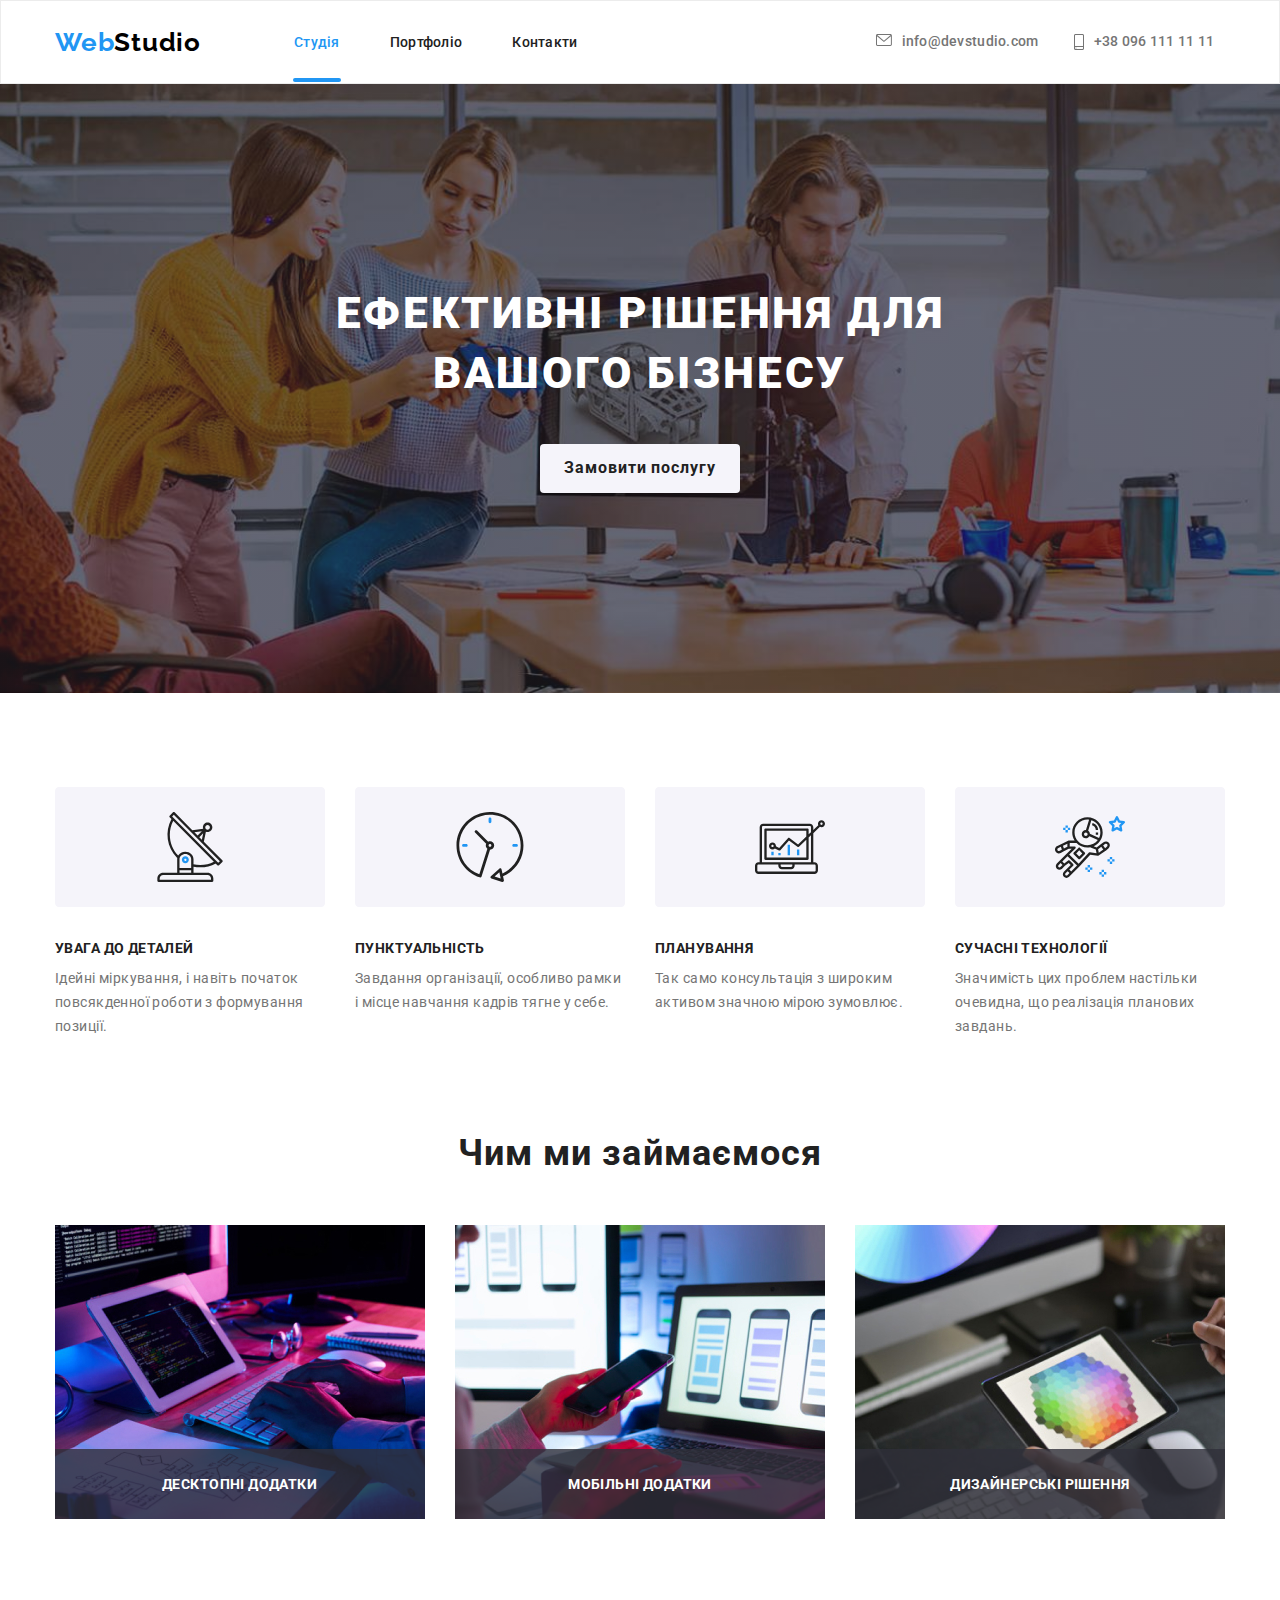
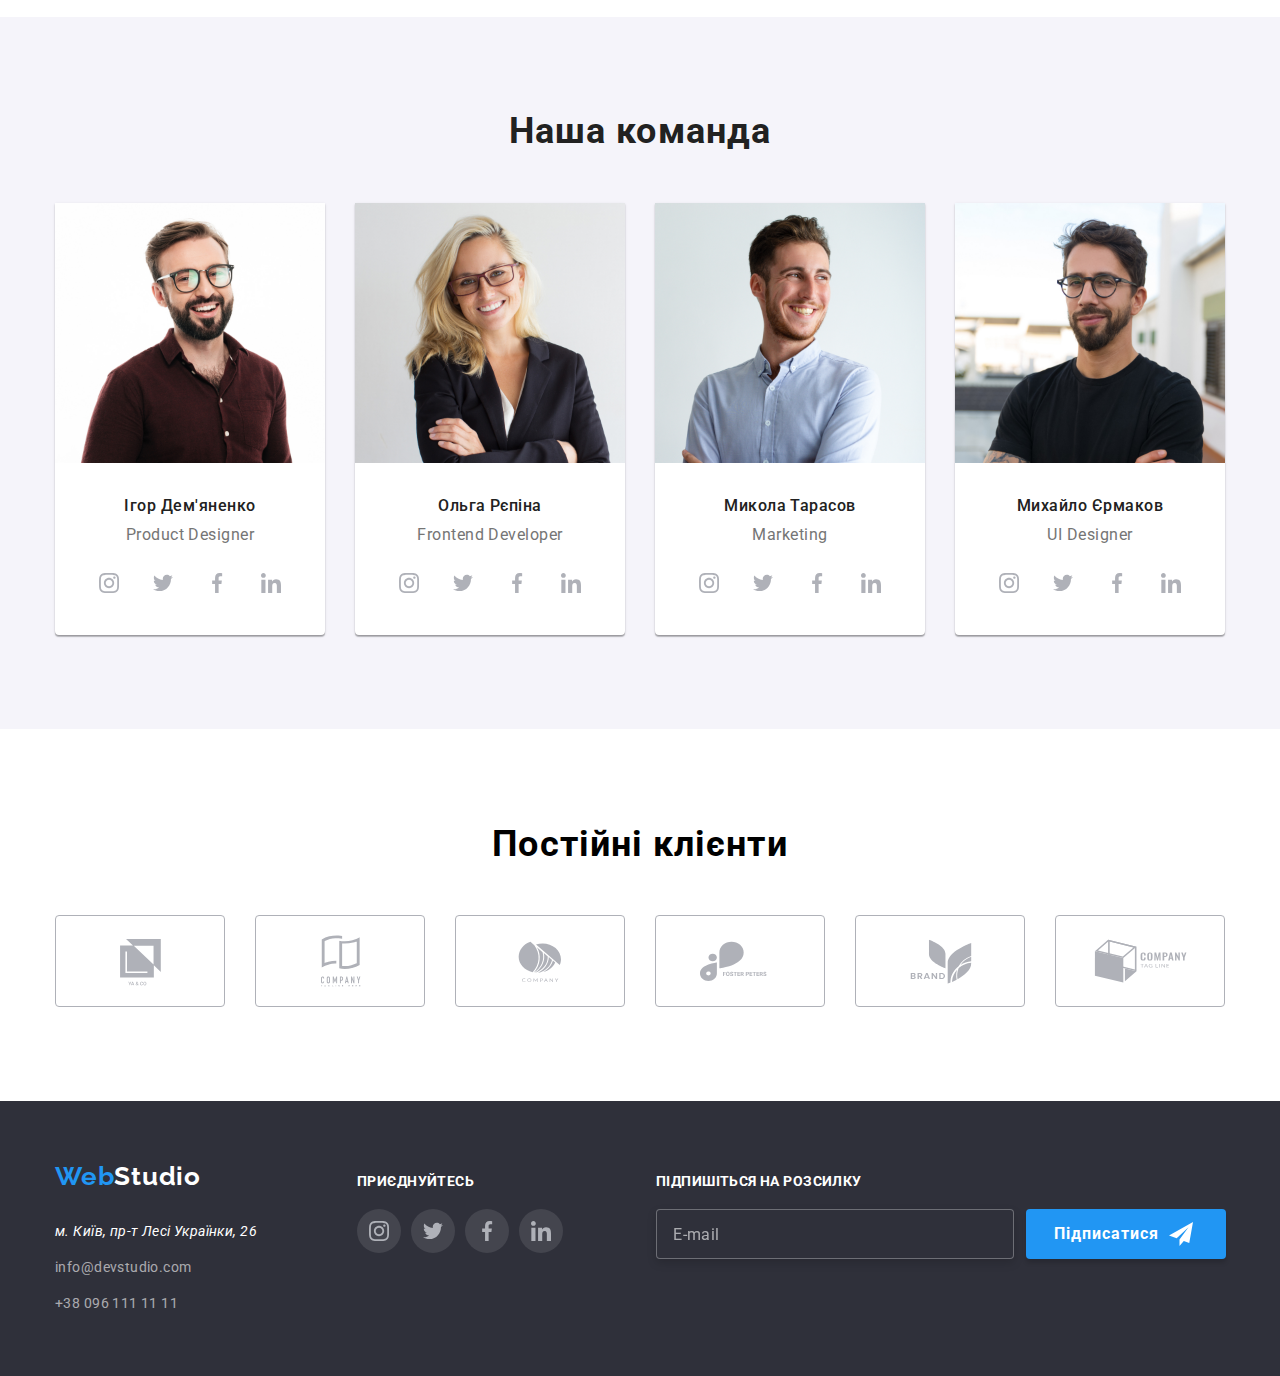
==== commit c24a2021: "r" ====
--- a/index.html
+++ b/index.html
@@ -95,17 +95,17 @@
     <h2 class="header-s-two">Чим ми займаємося</h2>
     <ul class="h-image-list">
       <li class="design-1"><img src="images/websites.jpg" alt="програмування веб сайтів" width="370"></li>
-      <div class="design-box-1">
+      <li class="design-box-1">
          <h3 class="design-desc-1">ДЕСКТОПНІ ДОДАТКИ</h3>
-      </div>
+      </li>
       <li class="design-2"><img src="images/programs.jpg" alt="розробка мобільних додатків" width="370"></li>
-      <div class="design-box-2">
+      <li class="design-box-2">
          <h3 class="design-desc-2">МОБІЛЬНІ ДОДАТКИ</h3>
-      </div>
+      </li>
       <li class="design-3"><img src="images/design.jpg" alt="веб-дизайн" width="370"></li>
-      <div class="design-box-3">
+      <li class="design-box-3">
          <h3 class="design-desc-3">ДИЗАЙНЕРСЬКІ РІШЕННЯ</h3>
-      </div>
+      </li>
     </ul>
     </div>
   </section>
@@ -263,57 +263,51 @@
       <li class="link-boxes">
         <a class="box-link" href="">
           <svg class="client-icon-0">
-            <use href="./images/icons.svg#icon-group-opt">
-              <use>
+            <use href="./images/icons.svg#icon-group-opt"></use>
           </svg>
         </a>
       </li>
       <li class="link-boxes">
         <a class="box-link" href="">
           <svg class="client-icon-1">
-            <use href="./images/icons.svg#icon-group-1-opt">
-              <use>
+            <use href="./images/icons.svg#icon-group-1-opt"></use>
           </svg>
         </a>
       </li>
       <li class="link-boxes">
         <a class="box-link" href="">
           <svg class="client-icon-2">
-            <use href="./images/icons.svg#icon-group-2-opt">
-              <use>
+            <use href="./images/icons.svg#icon-group-2-opt"></use>
           </svg>
         </a>
       </li>
       <li class="link-boxes">
         <a class="box-link" href="">
           <svg class="client-icon-3">
-            <use href="./images/icons.svg#icon-group-3-opt">
-              <use>
+            <use href="./images/icons.svg#icon-group-3-opt"></use>
           </svg>
         </a>
       </li>
       <li class="link-boxes">
         <a class="box-link" href="">
         <svg class="client-icon-4">
-          <use href="./images/icons.svg#icon-group-4-opt">
-            <use>
+          <use href="./images/icons.svg#icon-group-4-opt"></use>
         </svg>
       </a>
       </li>
       <li class="link-boxes">
         <a class="box-linkt" href="">
         <svg class="client-icon-5">
-          <use href="./images/icons.svg#icon-group-5-opt">
-            <use>
+          <use href="./images/icons.svg#icon-group-5-opt"></use>
         </svg>
       </a>
       </li>
      </ul>
     </div>
   </section>
-  <div class="backdrop is-hidden"data-modal>
+  <div class="backdrop is-hidden" data-modal>
     <div class="modal">
-      <button class="close-modal"data-modal-close>
+      <button class="close-modal" data-modal-close>
         <svg class="close-icon" xmlns="http://www.w3.org/2000/svg" width="18" height="18" fill="none"><path fill="" d="M15 4.108 13.892 3 9.5 7.392 5.108 3 4 4.108 8.392 8.5 4 12.892 5.108 14 9.5 9.608 13.892 14 15 12.892 10.608 8.5 15 4.108Z"/>
         </svg>
       </button>
@@ -324,7 +318,7 @@
           <use href="./images/icons.svg#icon-person-black-18dp"></use>
         </svg>
         <label class="label-style">
-          <p class="username-style">Ім'я</p>
+          Ім'я
           <input class="input-style" type="text"  name="username" autocomplete="off"/>
         </label>
        </div>
@@ -333,7 +327,7 @@
           <use href="./images/icons.svg#icon-phone-black-18dp"></use>
         </svg>
         <label class="label-style">
-          <p class="tel-style">Телефон</p>
+          Телефон
           <input class="input-style" type="tel" name="phone_number" autocomplete="off"/>
         </label>
        </div>
@@ -342,13 +336,13 @@
           <use href="./images/icons.svg#icon-email-black-18dp"></use>
         </svg>
         <label class="label-style">
-          <p class="mail-modal-style">Пошта</p>
+          Пошта
           <input class="input-style" type="email" name="email" autocomplete="off">
         </label>
        </div>
        <div class="form-field">
-        <label>
-          <p class="comment-styles">Коментар</P>
+        <label class="label-style">
+          Коментар
           <textarea class="textarea-style" name="comment" id="comment" rows="5" placeholder="Введіть текст"></textarea>
         </label>
        </div>
@@ -360,7 +354,7 @@
         </label>
        </div>
        <div class="form-field-2">
-        <buton class="submit-button" type="submit">Відправити</button>
+        <button class="submit-button" type="submit">Відправити</button>
        </div>
     </form>
     </div>
@@ -369,58 +363,69 @@
 <!-- Footer block-->
 <footer class="footer-style">
 <div class="container">
-  <div class="social-footer">
-  <a class="logo-link-f" href="index.html">Web<span class="logo-header-f">Studio</span></a>
-  <p class="social-sub-p">приєднуйтесь</p>
-  <p class="social-mail-sub">підпишіться на розсилку</p>
-</div>
- <div class="socials-header">
-  <address class="adress-style">м. Київ, пр-т Лесі Українки, 26</address>
-  <ul class="links-sub-listf">
-    <li class="links-sub">
-      <a class="box-socialsf" href="">
-        <svg class="social-icons" width="20" height="20">
-          <use href="./images/icons.svg#icon-instagram-1-opt"></use>
-        </svg>
-      </a>
+  <ul class="footer-list">
+    <li>
+      <div class="social-footer">
+        <a class="logo-link-f" href="index.html">Web<span class="logo-header-f">Studio</span></a>
+      </div>
+       <address class="adress-style">м. Київ, пр-т Лесі Українки, 26</address>
+      <ul>
+        <li class="mail-h-style"><a class="mail-link-f" href="mailto:info@devstudio.com">info@devstudio.com</a></li>
+        <li class="tel-h-style"><a class="tel-f" href="tel:+38091111111">+38 096 111 11 11</a></li>
+      </ul>
     </li>
-    <li class="links-sub">
-      <a class="box-socialsf" href="">
-        <svg class="social-icons" width="20" height="20">
-          <use href="./images/icons.svg#icon-twitter-1-opt"></use>
-        </svg>
-      </a>
+    <li>
+      <div class="socials-header">
+        <p class="social-sub-p">приєднуйтесь</p>
+        <ul class="links-sub-listf">
+          <li class="links-sub">
+            <a class="box-socialsf" href="">
+              <svg class="social-icons" width="20" height="20">
+                <use href="./images/icons.svg#icon-instagram-1-opt"></use>
+              </svg>
+            </a>
+          </li>
+          <li class="links-sub">
+            <a class="box-socialsf" href="">
+              <svg class="social-icons" width="20" height="20">
+                <use href="./images/icons.svg#icon-twitter-1-opt"></use>
+              </svg>
+            </a>
+          </li>
+          <li class="links-sub">
+            <a class="box-socialsf" href="">
+              <svg class="social-icons" width="20" height="20">
+                <use href="./images/icons.svg#icon-facebook-1-opt"></use>
+              </svg>
+            </a>
+          </li>
+          <li class="links-sub">
+            <a class="box-socialsf" href="">
+              <svg class="social-icons" width="20" height="20">
+                <use href="./images/icons.svg#icon-linkedin-1-opt"></use>
+              </svg>
+            </a>
+          </li>
+        </ul> 
+      </div>       
     </li>
-    <li class="links-sub">
-      <a class="box-socialsf" href="">
-        <svg class="social-icons" width="20" height="20">
-          <use href="./images/icons.svg#icon-facebook-1-opt"></use>
-        </svg>
-      </a>
+    <li>
+      <p class="social-mail-sub">підпишіться на розсилку</p>
+      <form class="form-f">
+        <label class="mail-f-label">
+          <input class="input-style-f" type="email" name="email" placeholder="E-mail" autocomplete="off">
+        </label>
+        <button class="button-sub-f" type="submit">Підписатися
+          <svg class="icon-send-style" width="24" height="24">
+            <use href="./images/icons.svg#icon-icon-send"></use>
+          </svg>
+        </button>
+      </form>
+
     </li>
-    <li class="links-sub">
-      <a class="box-socialsf" href="">
-        <svg class="social-icons" width="20" height="20">
-          <use href="./images/icons.svg#icon-linkedin-1-opt"></use>
-        </svg>
-      </a>
-    </li>
+
+
   </ul>
-  <form class="form-f">
-      <label class="mail-f-label">
-        <input class="input-style-f" type="email" name="email" placeholder="E-mail" autocomplete="off">
-      </label>
-  <button class="button-sub-f" type="submit">Підписатися
-    <svg class="icon-send-style" width="24" height="24">
-      <use href="./images/icons.svg#icon-icon-send"></use>
-    </svg>
-  </button>
-  </form>
-</div>
-<ul>
-  <li class="mail-h-style"><a class="mail-link-f" href="mailto:info@devstudio.com">info@devstudio.com</a></li>
-  <li class="tel-h-style"><a class="tel-f" href="tel:+38091111111">+38 096 111 11 11</a></li>
- </ul>
 </div>
 </footer>
 <script src="./js/modal.js"></script>
--- a/css/styles.css
+++ b/css/styles.css
@@ -984,12 +984,17 @@
 }
 
 .label-style {
- padding-bottom: 10px;
-}
+    padding-bottom: 10px;
+    font-weight: 400;
+    font-size: 12px;
+    line-height: 14px;
+    letter-spacing: 0.01em;
+    color: #757575;
+}
+
 .username-style {
     margin-top: 0px;
     margin-bottom: 0px;
-    padding-bottom: 4px;
     font-weight: 400;
     font-size: 12px;
     line-height: 14px;
@@ -1042,10 +1047,10 @@
         text-decoration: none;
 }
 .form {
-    width: 445px;
-    margin-left: 41px;
-    margin-right: 39px;
-    display: inline-block;
+    width: 528px;
+    padding-left: 40px;
+    padding-right: 40px;
+    margin-right: 0px;
 }
 
 .form-field {
@@ -1067,6 +1072,7 @@
     height: 40px;
     left: 576px;
     top: 315px;
+    margin-top: 4px;
     padding-top: 12px;
     padding-bottom: 12px;
     padding-left: 42px;
@@ -1089,7 +1095,7 @@
 
 .input-icon-name {
     position: absolute;
-    top: 104px;
+    top: 105px;
     left: 54px;
     display: inline-block;
     width: 18px;
@@ -1180,6 +1186,7 @@
     
 }
 .policy-details {
+    margin-left: 5px;
     font-weight: 400;
     font-size: 14px;
     line-height: 24px;
@@ -1206,7 +1213,7 @@
 .checkbox-policy:checked + .icon-checkbox{
    border-color: transparent;
    background-color:  #2196F3;
-   background-image: url(./images/icon-check.svg);
+   background-image: url("/images/icon-check.svg");
    background-size: contain;
    background-origin: border-box;
 }
@@ -1254,7 +1261,6 @@
 .social-sub-p {
     margin-top: 12px;
     margin-bottom:0px;
-    margin-right: 179px;
     font-weight: 700;
     font-size: 14px;
         line-height: 16px;
@@ -1324,6 +1330,10 @@
     margin-left: 10px;
 }
 
+.footer-list {
+    display: flex;
+}
+
 .logo-header-f {
     color: #ffff;
         font-weight: 700;
@@ -1333,11 +1343,10 @@
 }
 
 .socials-header {
-    display: flex;
+    display: block;
 }
 
 .adress-style {
-   margin-right: 95px;
     margin-top: 28px;
    margin-bottom: 12px;
     color: #ffff;
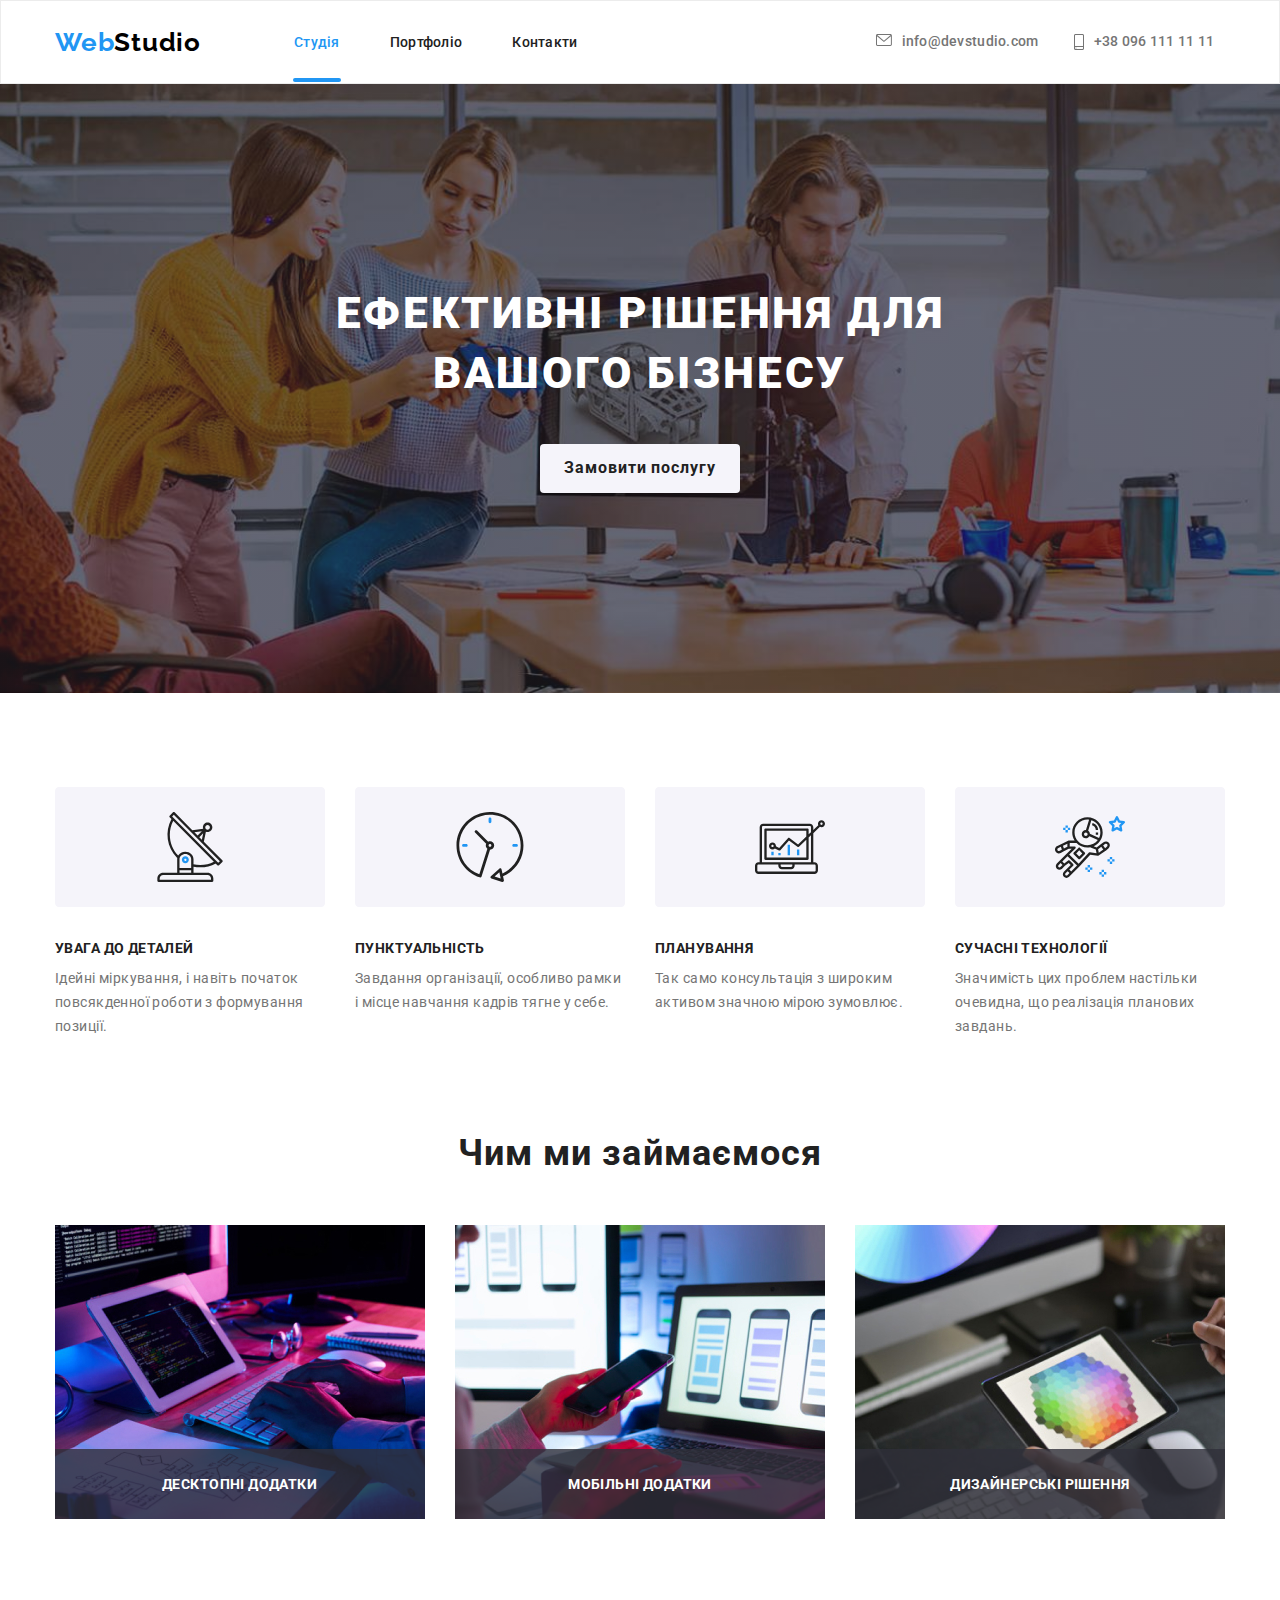
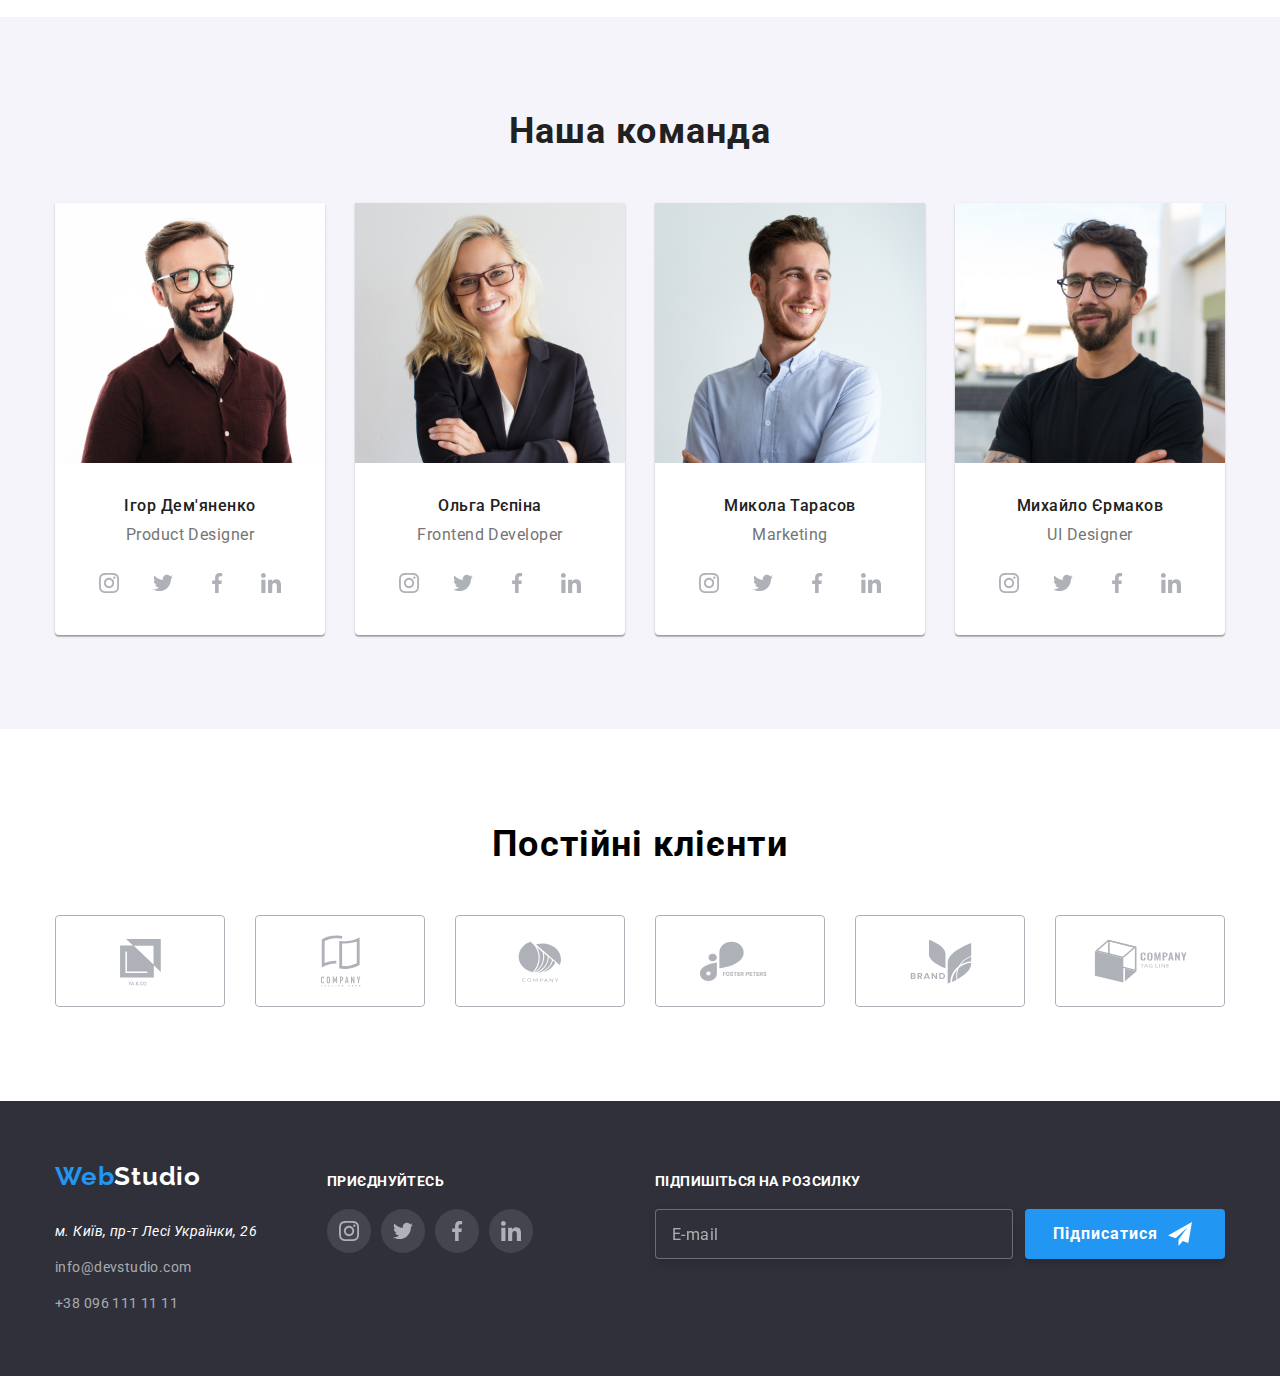
==== commit 99817ec9: "rework-2" ====
--- a/index.html
+++ b/index.html
@@ -49,7 +49,7 @@
     </section>
     <section class="studio-list">
       <div class="container">
-    <h2 class="hidden-studio-h"></h2>
+    <h2 class="hidden-studio-h">benefits</h2>
     <ul class="s-list">
       <li class="s-list-styles">
        <div class="box-icon">
@@ -363,8 +363,8 @@
 <!-- Footer block-->
 <footer class="footer-style">
 <div class="container">
-  <ul class="footer-list">
-    <li>
+  <div class="footer-list">
+    <div class="footer-cont-1">
       <div class="social-footer">
         <a class="logo-link-f" href="index.html">Web<span class="logo-header-f">Studio</span></a>
       </div>
@@ -373,10 +373,10 @@
         <li class="mail-h-style"><a class="mail-link-f" href="mailto:info@devstudio.com">info@devstudio.com</a></li>
         <li class="tel-h-style"><a class="tel-f" href="tel:+38091111111">+38 096 111 11 11</a></li>
       </ul>
-    </li>
-    <li>
+    </div>
+    <div>
       <div class="socials-header">
-        <p class="social-sub-p">приєднуйтесь</p>
+        <h2 class="social-sub-p">приєднуйтесь</h2>
         <ul class="links-sub-listf">
           <li class="links-sub">
             <a class="box-socialsf" href="">
@@ -400,7 +400,7 @@
             </a>
           </li>
           <li class="links-sub">
-            <a class="box-socialsf" href="">
+            <a class="box-socialsf-f" href="">
               <svg class="social-icons" width="20" height="20">
                 <use href="./images/icons.svg#icon-linkedin-1-opt"></use>
               </svg>
@@ -408,9 +408,9 @@
           </li>
         </ul> 
       </div>       
-    </li>
-    <li>
-      <p class="social-mail-sub">підпишіться на розсилку</p>
+    </div>
+    <div class="sub">
+      <h2 class="social-mail-sub">підпишіться на розсилку</h2>
       <form class="form-f">
         <label class="mail-f-label">
           <input class="input-style-f" type="email" name="email" placeholder="E-mail" autocomplete="off">
@@ -421,11 +421,8 @@
           </svg>
         </button>
       </form>
-
-    </li>
-
-
-  </ul>
+    </div>
+  </div>
 </div>
 </footer>
 <script src="./js/modal.js"></script>
--- a/css/styles.css
+++ b/css/styles.css
@@ -356,6 +356,7 @@
  }
 
 .hidden-studio-h {
+    position: absolute;
     margin-top: 0px;
     margin-bottom: 0px;
     visibility: hidden;
@@ -785,9 +786,11 @@
 }
 
 
-.h-p {
-    margin-top: 0px;
-        margin-bottom: 0px;
+.hidden-portfolio {
+    position: absolute;
+    margin-top: 0px;
+    margin-bottom: 0px;
+    visibility: hidden;
 }
 
 .p-button-styles {
@@ -1137,6 +1140,7 @@
     background-color: #2196F3;
 }
 .textarea-style {
+    margin-top: 4px;
     width: 448px;
     height: 120px;
     left: 576px;
@@ -1172,7 +1176,7 @@
 .form-field-1 {
     display: flex;
     margin-left: 12px;
-    padding-top: 15px;
+    padding-top: 12px;
     padding-bottom: 30px;
 }
 .policy-label {
@@ -1213,7 +1217,7 @@
 .checkbox-policy:checked + .icon-checkbox{
    border-color: transparent;
    background-color:  #2196F3;
-   background-image: url("/images/icon-check.svg");
+   background-image: url("data:image/svg+xml,%3Csvg xmlns='http://www.w3.org/2000/svg' width='16' height='15' fill='none'%3E%3Crect width='16' height='15' fill='%232196F3' rx='2'/%3E%3Cpath fill='%23fff' stroke='%23fff' stroke-width='.2' d='m3.957 7.752-.069-.066-.069.065-.888.842-.076.072.076.073 3.496 3.334.069.066.069-.066 7.504-7.158.076-.073-.076-.072-.882-.841-.069-.066-.069.066-6.553 6.246-2.539-2.422Z'/%3E%3C/svg%3E");
    background-size: contain;
    background-origin: border-box;
 }
@@ -1246,10 +1250,11 @@
     padding-bottom: 60px;
     background-color: #2F303A;
 }
-
+.footer-cont-1 {
+    margin-right: 70px;
+}
 .logo-link-f {
     color: var(--links-buttons-text-color);
-    margin-right: 156px;
     font-family: 'Raleway';
     font-weight: 700;
     font-size: 26px;
@@ -1257,7 +1262,9 @@
     letter-spacing: 0.03em;
     text-decoration: none;     
 }
-
+.sub {
+    margin-left: auto;
+}
 .social-sub-p {
     margin-top: 12px;
     margin-bottom:0px;
@@ -1359,7 +1366,6 @@
 .links-sub-listf {
     display: flex;
     margin-top: 20px;
-    margin-right: 83px;
 }
 .box-socialsf {
     text-align: center;
@@ -1373,6 +1379,23 @@
         transition-property: var(--links-buttons-text-color);
         transition-duration: 250ms;
         transition-timing-function: cubic-bezier(0.4, 0, 0.2, 1);
+}
+.box-socialsf-f {
+        text-align: center;
+        margin-right: 0px;
+        border: none;
+        width: 44px;
+        height: 44px;
+        color: #AFB1B8;
+        border-radius: 50%;
+        background-color: rgba(255, 255, 255, 0.1);
+        transition-property: var(--links-buttons-text-color);
+        transition-duration: 250ms;
+        transition-timing-function: cubic-bezier(0.4, 0, 0.2, 1);
+}
+.box-socialsf-f:hover {
+    color: #FFFF;
+    background-color: #2196F3;
 }
 .box-socialsf:hover {
     color: #FFFF;
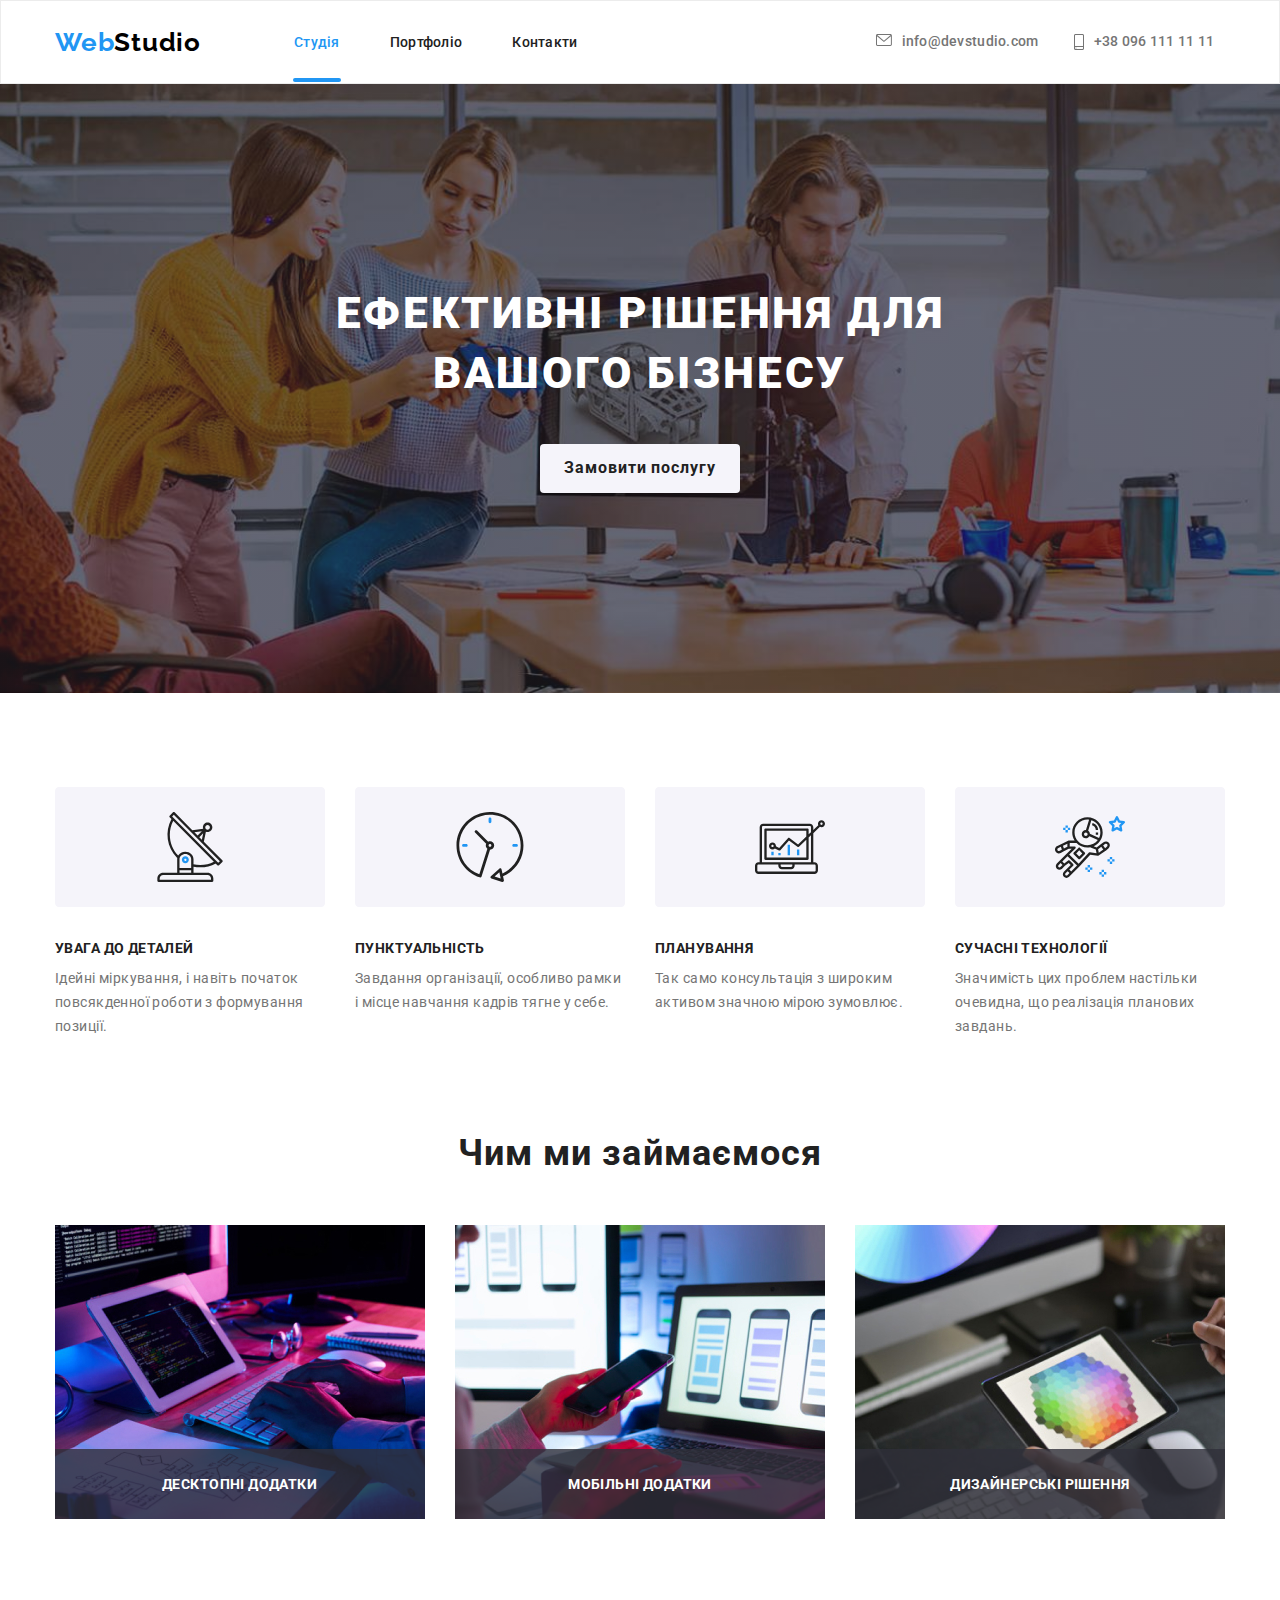
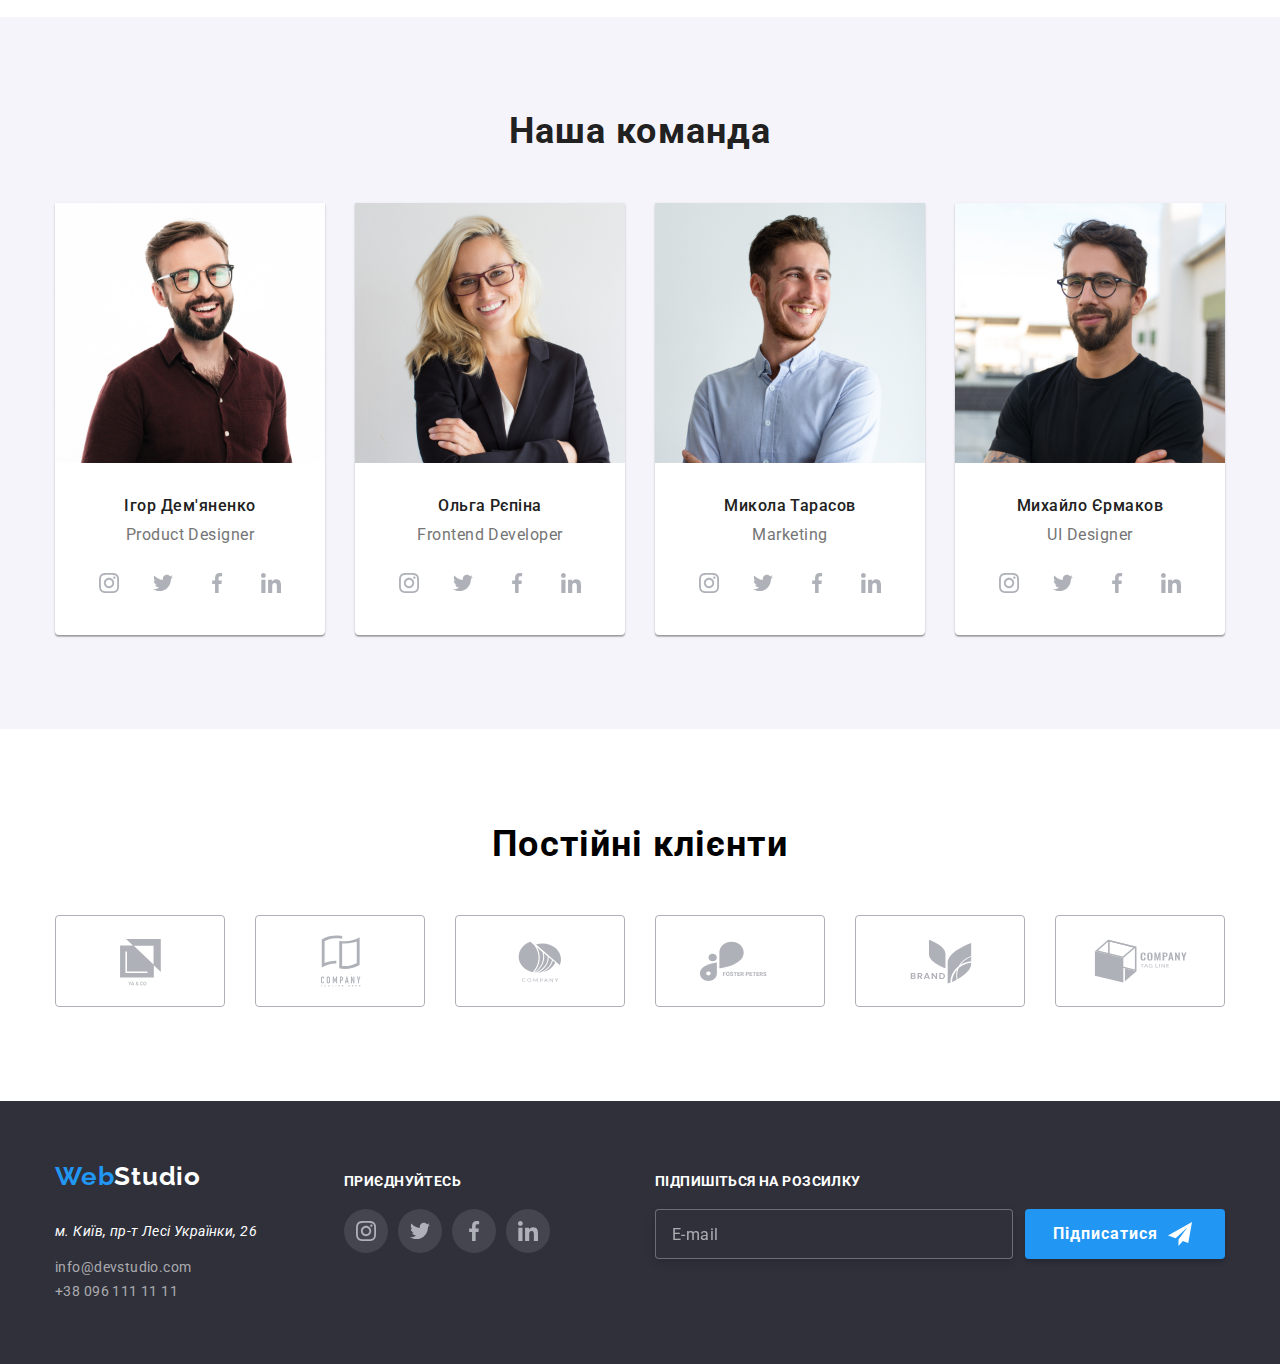
==== commit ef086400: "q" ====
--- a/index.html
+++ b/index.html
@@ -8,31 +8,33 @@
     <link rel="stylesheet"
      href="https://fonts.googleapis.com/css2?family=Raleway:wght@700&family=Roboto:wght@400;500;700;900&display=swap">
     <link rel="stylesheet" href="https://cdnjs.cloudflare.com/ajax/libs/modern-normalize/1.1.0/modern-normalize.min.css">
-     <link rel="stylesheet" href="css/styles.css">
+    <link rel="stylesheet" href="css/main.min.css">
 </head>
 <body> 
-  <!--Header content--> 
-<header class="header-style">
+ 
+  <!--   header content   --> 
+
+<header class="header">
 <div class="container">
-  <div class="links">
-  <nav class="nav">
-  <a class="logo-link" href="index.html">Web<span class="logo-header">Studio</span></a>
-   <ul class="site-link-list">
-     <li class="link-list"><a class="site-link current" href="">Студія</a></li>
-     <li class="link-list"><a class="site-link-portf" href="portfolio.html">Портфоліо</a></li>
-     <li class="link-list"><a class="site-link-contacts" href="">Контакти</a></li>
+  <div class="header__container">
+  <nav class="header__nav">
+  <a class="header__logo1" href="index.html">Web<span class="header__logo2">Studio</span></a>
+   <ul class="header__nav-menu">
+     <li class="header__nav-item"><a class="header__nav-studio header__nav-studio--current" href="">Студія</a></li>
+     <li class="header__nav-item"><a class="header__nav-portfolio " href="portfolio.html">Портфоліо</a></li>
+     <li class="header__nav-item"><a class="header__nav-contacts" href="">Контакти</a></li>
    </ul>
   </nav>
-    <ul class="not-nav">
-     <li class="not-nav-decor">
-      <a class="mail" href="mailto:info@devstudio.com">
-          <svg class="mail-icon">
+    <ul class="header-feedback">
+     <li class="header-feedback__item">
+      <a class="header-feedback__mail" href="mailto:info@devstudio.com">
+          <svg class="header-feedback__mail-icon">
             <use href="./images/icons.svg#icon-envelope-opt"></use>
           </svg>
             info@devstudio.com</a></li>
-     <li class="not-nav-decor">
-      <a class="tel" href="tel:+380961111111">
-          <svg class="tel-icon">
+     <li class="header-feedback__item">
+      <a class="header-feedback__tel" href="tel:+380961111111">
+          <svg class="header-feedback__tel-icon">
             <use href="./images/icons.svg#icon-smartphone-opt"></use>
           </svg>
             +38 096 111 11 11</a></li>
@@ -40,213 +42,224 @@
   </div>
 </div>
  </header>
-<!--Main content-->
 <main>
+
+  <!--   section-studio content  -->
+
   <section class="section-studio">
-    <h1 class="hero-title">Ефективні рішення для <br>
+    <h1 class="section-studio__hero">Ефективні рішення для <br>
       вашого бізнесу</h1>
-  <button class="button-studio" type="button" data-modal-open> Замовити послугу</button>
+   <button class="section-studio__button" type="button" data-modal-open> Замовити послугу</button>
     </section>
-    <section class="studio-list">
+
+  <!--   section-benefits content  -->
+
+  <section class="section-benefits">
       <div class="container">
-    <h2 class="hidden-studio-h">benefits</h2>
-    <ul class="s-list">
-      <li class="s-list-styles">
-       <div class="box-icon">
-        <svg class="icon-group">
+    <h2 class="section-benefits__header-hidden">benefits</h2>
+    <ul class="section-benefits__list">
+      <li class="section-benefits__title">
+       <div class="section-benefits__box">
+        <svg class="section-benefits__icon">
           <use href="./images/icons.svg#icon-Group-1-opt"></use>
         </svg>
        </div>
-       <h3 class="header-studio">УВАГА ДО ДЕТАЛЕЙ</h3>
-       <p class="header-s-description">Ідейні міркування, і навіть початок повсякденної роботи з формування позиції.</p>
-      </li>
-      <li class="s-list-styles">
-        <div class="box-icon">
-          <svg class="icon-group">
+       <h3 class="section-benefits__header">УВАГА ДО ДЕТАЛЕЙ</h3>
+       <p class="section-benefits__description">Ідейні міркування, і навіть початок повсякденної роботи з формування позиції.</p>
+      </li>
+      <li class="section-benefits__title">
+        <div class="section-benefits__box">
+          <svg class="section-benefits__icon">
             <use href="./images/icons.svg#icon-Group-2-opt"></use>
           </svg>
         </div>
-       <h3 class="header-studio">ПУНКТУАЛЬНІСТЬ</h3>
-       <p class="header-s-description">Завдання організації, особливо рамки і місце навчання кадрів тягне у себе.</p>
-      </li>
-      <li class="s-list-styles">
-        <div class="box-icon">
-          <svg class="icon-group">
+       <h3 class="section-benefits__header">ПУНКТУАЛЬНІСТЬ</h3>
+       <p class="section-benefits__description">Завдання організації, особливо рамки і місце навчання кадрів тягне у себе.</p>
+      </li>
+      <li class="section-benefits__title">
+        <div class="section-benefits__box">
+          <svg class="section-benefits__icon">
             <use href="./images/icons.svg#icon-Group-3-opt"></use>
           </svg>
         </div>
-       <h3 class="header-studio">ПЛАНУВАННЯ</h3>
-       <p class="header-s-description">Так само консультація з широким активом значною мірою зумовлює.</p>
-      </li>
-      <li class="s-list-styles">
-        <div class="box-icon">
-          <svg class="icon-group">
+       <h3 class="section-benefits__header">ПЛАНУВАННЯ</h3>
+       <p class="section-benefits__description">Так само консультація з широким активом значною мірою зумовлює.</p>
+      </li>
+      <li class="section-benefits__title">
+        <div class="section-benefits__box">
+          <svg class="section-benefits__icon">
             <use href="./images/icons.svg#icon-Group-4-opt"></use>
           </svg>
         </div>
-       <h3 class="header-studio">СУЧАСНІ ТЕХНОЛОГІЇ</h3>
-       <p class="header-s-description">Значимість цих проблем настільки очевидна, що реалізація планових завдань.</p>
+       <h3 class="section-benefits__header">СУЧАСНІ ТЕХНОЛОГІЇ</h3>
+       <p class="section-benefits__description">Значимість цих проблем настільки очевидна, що реалізація планових завдань.</p>
     </li>
    </ul>
   </div>
   </section>
-  <section class="section">
+
+  <!--   section-work content  -->  
+
+  <section class="section-work">
     <div class="container">
-    <h2 class="header-s-two">Чим ми займаємося</h2>
-    <ul class="h-image-list">
-      <li class="design-1"><img src="images/websites.jpg" alt="програмування веб сайтів" width="370"></li>
-      <li class="design-box-1">
-         <h3 class="design-desc-1">ДЕСКТОПНІ ДОДАТКИ</h3>
-      </li>
-      <li class="design-2"><img src="images/programs.jpg" alt="розробка мобільних додатків" width="370"></li>
-      <li class="design-box-2">
-         <h3 class="design-desc-2">МОБІЛЬНІ ДОДАТКИ</h3>
-      </li>
-      <li class="design-3"><img src="images/design.jpg" alt="веб-дизайн" width="370"></li>
-      <li class="design-box-3">
-         <h3 class="design-desc-3">ДИЗАЙНЕРСЬКІ РІШЕННЯ</h3>
+    <h2 class="section-work__header">Чим ми займаємося</h2>
+    <ul class="section-work__list">
+      <li class="section-work__desktop-apps"><img src="images/websites.jpg" alt="програмування веб сайтів" width="370"></li>
+      <li class="section-work__box1">
+         <h3 class="section-work__description1">ДЕСКТОПНІ ДОДАТКИ</h3>
+      </li>
+      <li class="section-work__mobile-apps"><img src="images/programs.jpg" alt="розробка мобільних додатків" width="370"></li>
+      <li class="section-work__box2">
+         <h3 class="section-work__description2">МОБІЛЬНІ ДОДАТКИ</h3>
+      </li>
+      <li class="section-work__design-solutions"><img src="images/design.jpg" alt="веб-дизайн" width="370"></li>
+      <li class="section-work__box3">
+         <h3 class="section-work__description3">ДИЗАЙНЕРСЬКІ РІШЕННЯ</h3>
       </li>
     </ul>
     </div>
   </section>
-  <section class="section-s-two"> 
+
+  <!--   section-team content   -->
+
+  <section class="section-team"> 
     <div class="container">
-    <h2 class="team">Наша команда</h2>
-    <ul class="cards-h-list">
-      <li class="card">
+    <h2 class="section-team__header">Наша команда</h2>
+    <ul class="section-team__list">
+      <li class="section-team__card">
         <img src="images/igor.jpg" alt="igor" width="270">
-        <h3 class="names">Ігор Дем'яненко</h3>
-        <p class="name-description">Product Designer</p>
-        <ul class="links-sub-list">
-          <li class="links-sub">
-            <a class="box-socials" href="">
-              <svg class="social-icons" width="20" height="20">
+        <h3 class="section-team__card-name">Ігор Дем'яненко</h3>
+        <p class="section-team__card-description">Product Designer</p>
+        <ul class="section-team__social-networks">
+          <li class="section-team__social-networks-box">
+            <a class="section-team__social-networks-link" href="">
+              <svg class="section-team__social-networks-icon" width="20" height="20">
                 <use href="./images/icons.svg#icon-instagram-1-opt"></use>
               </svg>
             </a>
           </li>
-          <li class="links-sub">
-            <a class="box-socials" href="">
-              <svg class="social-icons" width="20" height="20">
+          <li class="section-team__social-networks-box">
+            <a class="section-team__social-networks-link" href="">
+              <svg class="section-team__social-networks-icon" width="20" height="20">
                 <use href="./images/icons.svg#icon-twitter-1-opt"></use>
               </svg>
             </a>
           </li>
-          <li class="links-sub">
-            <a class="box-socials" href="">
-              <svg class="social-icons" width="20" height="20">
+          <li class="section-team__social-networks-box">
+            <a class="section-team__social-networks-link" href="">
+              <svg class="section-team__social-networks-icon" width="20" height="20">
                 <use href="./images/icons.svg#icon-facebook-1-opt"></use>
               </svg>
             </a>
           </li>
-          <li class="links-sub">
-            <a class="box-socials" href="">
-              <svg class="social-icons" width="20" height="20">
+          <li class="section-team__social-networks-box">
+            <a class="section-team__social-networks-link" href="">
+              <svg class="section-team__social-networks-icon" width="20" height="20">
                 <use href="./images/icons.svg#icon-linkedin-1-opt"></use>
               </svg>
             </a>
           </li>
         </ul>
       </li>
-      <li class="card">
+      <li class="section-team__card">
         <img src="images/olga.jpg" alt="olga" width="270">
-        <h3 class="names">Ольга Рєпіна</h3>
-        <p class="name-description">Frontend Developer</p>
-        <ul class="links-sub-list">
-          <li class="links-sub">
-            <a class="box-socials" href="">
-              <svg class="social-icons" width="20" height="20">
+        <h3 class="section-team__card-name">Ольга Рєпіна</h3>
+        <p class="section-team__card-description">Frontend Developer</p>
+        <ul class="section-team__social-networks">
+          <li class="section-team__social-networks-box">
+            <a class="section-team__social-networks-link" href="">
+              <svg class="section-team__social-networks-icon" width="20" height="20">
                 <use href="./images/icons.svg#icon-instagram-1-opt"></use>
               </svg>
             </a>
           </li>
-          <li class="links-sub">
-            <a class="box-socials" href="">
-              <svg class="social-icons" width="20" height="20">
+          <li class="section-team__social-networks-box">
+            <a class="section-team__social-networks-link" href="">
+              <svg class="section-team__social-networks-icon" width="20" height="20">
                 <use href="./images/icons.svg#icon-twitter-1-opt"></use>
               </svg>
             </a>
           </li>
-          <li class="links-sub">
-            <a class="box-socials" href="">
-              <svg class="social-icons" width="20" height="20">
+          <li class="section-team__social-networks-box">
+            <a class="section-team__social-networks-link" href="">
+              <svg class="section-team__social-networks-icon" width="20" height="20">
                 <use href="./images/icons.svg#icon-facebook-1-opt"></use>
               </svg>
             </a>
           </li>
-          <li class="links-sub">
-            <a class="box-socials" href="">
-              <svg class="social-icons" width="20" height="20">
+          <li class="section-team__social-networks-box">
+            <a class="section-team__social-networks-link" href="">
+              <svg class="section-team__social-networks-icon" width="20" height="20">
                 <use href="./images/icons.svg#icon-linkedin-1-opt"></use>
               </svg>
             </a>
           </li>
         </ul>
       </li>
-      <li class="card">
+      <li class="section-team__card">
         <img src="images/mykola.jpg" alt="mykola" width="270">
-        <h3 class="names">Микола Тарасов</h3>
-        <p class="name-description">Marketing</p>
-        <ul class="links-sub-list">
-          <li class="links-sub">
-            <a class="box-socials" href="">
-              <svg class="social-icons" width="20" height="20">
+        <h3 class="section-team__card-name">Микола Тарасов</h3>
+        <p class="section-team__card-description">Marketing</p>
+        <ul class="section-team__social-networks">
+          <li class="section-team__social-networks-box">
+            <a class="section-team__social-networks-link" href="">
+              <svg class="section-team__social-networks-icon" width="20" height="20">
                 <use href="./images/icons.svg#icon-instagram-1-opt"></use>
               </svg>
             </a>
           </li>
-          <li class="links-sub">
-            <a class="box-socials" href="">
-              <svg class="social-icons" width="20" height="20">
+          <li class="section-team__social-networks-box">
+            <a class="section-team__social-networks-link" href="">
+              <svg class="section-team__social-networks-icon" width="20" height="20">
                 <use href="./images/icons.svg#icon-twitter-1-opt"></use>
               </svg>
             </a>
           </li>
-          <li class="links-sub">
-            <a class="box-socials" href="">
-              <svg class="social-icons" width="20" height="20">
+          <li class="section-team__social-networks-box">
+            <a class="section-team__social-networks-link" href="">
+              <svg class="section-team__social-networks-icon" width="20" height="20">
                 <use href="./images/icons.svg#icon-facebook-1-opt"></use>
               </svg>
             </a>
           </li>
-          <li class="links-sub">
-            <a class="box-socials" href="">
-              <svg class="social-icons" width="20" height="20">
+          <li class="section-team__social-networks-box">
+            <a class="section-team__social-networks-link" href="">
+              <svg class="section-team__social-networks-icon" width="20" height="20">
                 <use href="./images/icons.svg#icon-linkedin-1-opt"></use>
               </svg>
             </a>
           </li>
         </ul>
       </li>
-      <li class="card">
+      <li class="section-team__card">
         <img src="images/mychailo.jpg" alt="mychailo" width="270">
-        <h3 class="names">Михайло Єрмаков</h3>
-       <p class="name-description">UI Designer</p>
-        <ul class="links-sub-list">
-          <li class="links-sub">
-            <a class="box-socials" href="">
-              <svg class="social-icons" width="20" height="20">
+        <h3 class="section-team__card-name">Михайло Єрмаков</h3>
+       <p class="section-team__card-description">UI Designer</p>
+        <ul class="section-team__social-networks">
+          <li class="section-team__social-networks-box">
+            <a class="section-team__social-networks-link" href="">
+              <svg class="section-team__social-networks-icon" width="20" height="20">
                 <use href="./images/icons.svg#icon-instagram-1-opt"></use>
               </svg>
             </a>
           </li>
-          <li class="links-sub">
-            <a class="box-socials" href="">
-              <svg class="social-icons" width="20" height="20">
+          <li class="section-team__social-networks-box">
+            <a class="section-team__social-networks-link" href="">
+              <svg class="section-team__social-networks-icon" width="20" height="20">
                 <use href="./images/icons.svg#icon-twitter-1-opt"></use>
               </svg>
             </a>
           </li>
-          <li class="links-sub">
-            <a class="box-socials" href="">
-              <svg class="social-icons" width="20" height="20">
+          <li class="section-team__social-networks-box">
+            <a class="section-team__social-networks-link" href="">
+              <svg class="section-team__social-networks-icon" width="20" height="20">
                 <use href="./images/icons.svg#icon-facebook-1-opt"></use>
               </svg>
             </a>
           </li>
-          <li class="links-sub">
-            <a class="box-socials" href="">
-              <svg class="social-icons" width="20" height="20">
+          <li class="section-team__social-networks-box">
+            <a class="section-team__social-networks-link" href="">
+              <svg class="section-team__social-networks-icon" width="20" height="20">
                 <use href="./images/icons.svg#icon-linkedin-1-opt"></use>
               </svg>
             </a>
@@ -256,48 +269,51 @@
     </ul>
   </div>
   </section>
+
+  <!--   section-clients content   -->
+
   <section class="section-clients">
     <div class="container">
-     <h2 class="clients-h">Постійні клієнти </h2>
-     <ul class="link-list-boxes">
-      <li class="link-boxes">
-        <a class="box-link" href="">
-          <svg class="client-icon-0">
+     <h2 class="section-clients__header">Постійні клієнти </h2>
+     <ul class="section-clients__list">
+      <li class="section-clients__box">
+        <a class="section-clients__link" href="">
+          <svg class="section-clients__icon0">
             <use href="./images/icons.svg#icon-group-opt"></use>
           </svg>
         </a>
       </li>
-      <li class="link-boxes">
-        <a class="box-link" href="">
-          <svg class="client-icon-1">
+      <li class="section-clients__box">
+        <a class="section-clients__link" href="">
+          <svg class="section-clients__icon1">
             <use href="./images/icons.svg#icon-group-1-opt"></use>
           </svg>
         </a>
       </li>
-      <li class="link-boxes">
-        <a class="box-link" href="">
-          <svg class="client-icon-2">
+      <li class="section-clients__box">
+        <a class="section-clients__link" href="">
+          <svg class="section-clients__icon2">
             <use href="./images/icons.svg#icon-group-2-opt"></use>
           </svg>
         </a>
       </li>
-      <li class="link-boxes">
-        <a class="box-link" href="">
-          <svg class="client-icon-3">
+      <li class="section-clients__box">
+        <a class="section-clients__link" href="">
+          <svg class="section-clients__icon3">
             <use href="./images/icons.svg#icon-group-3-opt"></use>
           </svg>
         </a>
       </li>
-      <li class="link-boxes">
-        <a class="box-link" href="">
-        <svg class="client-icon-4">
+      <li class="section-clients__box">
+        <a class="section-clients__link" href="">
+        <svg class="section-clients__icon4">
           <use href="./images/icons.svg#icon-group-4-opt"></use>
         </svg>
       </a>
       </li>
-      <li class="link-boxes">
-        <a class="box-linkt" href="">
-        <svg class="client-icon-5">
+      <li class="section-clients__box">
+        <a class="section-clients__link1" href="">
+        <svg class="section-clients__icon5">
           <use href="./images/icons.svg#icon-group-5-opt"></use>
         </svg>
       </a>
@@ -305,126 +321,131 @@
      </ul>
     </div>
   </section>
+
+  <!--   modal window   -->
+
   <div class="backdrop is-hidden" data-modal>
     <div class="modal">
-      <button class="close-modal" data-modal-close>
-        <svg class="close-icon" xmlns="http://www.w3.org/2000/svg" width="18" height="18" fill="none"><path fill="" d="M15 4.108 13.892 3 9.5 7.392 5.108 3 4 4.108 8.392 8.5 4 12.892 5.108 14 9.5 9.608 13.892 14 15 12.892 10.608 8.5 15 4.108Z"/>
+      <button class="modal__button" data-modal-close>
+        <svg class="modal__icon" xmlns="http://www.w3.org/2000/svg" width="18" height="18" fill="none"><path fill="" d="M15 4.108 13.892 3 9.5 7.392 5.108 3 4 4.108 8.392 8.5 4 12.892 5.108 14 9.5 9.608 13.892 14 15 12.892 10.608 8.5 15 4.108Z"/>
         </svg>
       </button>
-      <h2 class="modal-desc">Залиште свої дані, ми вам передзвонимо</h2>
+      <h2 class="modal__description">Залиште свої дані, ми вам передзвонимо</h2>
       <form class="form">
-       <div class="form-field">
-        <svg class="input-icon-name">
+       <div class="form__box">
+        <svg class="form__icon-person">
           <use href="./images/icons.svg#icon-person-black-18dp"></use>
         </svg>
-        <label class="label-style">
+        <label class="form__label">
           Ім'я
-          <input class="input-style" type="text"  name="username" autocomplete="off"/>
+          <input class="form__input" type="text"  name="username" autocomplete="off"/>
         </label>
        </div>
-       <div class="form-field">
-        <svg class="input-icon-tel">
+       <div class="form__box">
+        <svg class="form__icon-telephone">
           <use href="./images/icons.svg#icon-phone-black-18dp"></use>
         </svg>
-        <label class="label-style">
+        <label class="form__label">
           Телефон
-          <input class="input-style" type="tel" name="phone_number" autocomplete="off"/>
+          <input class="form__input" type="tel" name="phone_number" autocomplete="off"/>
         </label>
        </div>
-       <div class="form-field">
-        <svg class="input-icon-mail">
+       <div class="form__box">
+        <svg class="form__icon-mail">
           <use href="./images/icons.svg#icon-email-black-18dp"></use>
         </svg>
-        <label class="label-style">
+        <label class="form__label">
           Пошта
-          <input class="input-style" type="email" name="email" autocomplete="off">
+          <input class="form__input" type="email" name="email" autocomplete="off">
         </label>
        </div>
-       <div class="form-field">
-        <label class="label-style">
+       <div class="form__box">
+        <label class="form__label">
           Коментар
-          <textarea class="textarea-style" name="comment" id="comment" rows="5" placeholder="Введіть текст"></textarea>
+          <textarea class="form__textarea" name="comment" id="comment" rows="5" placeholder="Введіть текст"></textarea>
         </label>
        </div>
-       <div  class="form-field-1">
-        <label class="policy-label">
-         <input class="checkbox-policy" type="checkbox" name="policy" />
-         <span class="icon-checkbox"></span>
-        Погоджуюся з розсилкою та приймаю <a href="" class="policy-details">Умови договору</a>
+       <div  class="form__box1">
+        <label class="form__policy">
+         <input class="form__policy-checkbox" type="checkbox" name="policy" />
+         <span class="form__policy-icon"></span>
+        Погоджуюся з розсилкою та приймаю <a href="" class="form__policy-details">Умови договору</a>
         </label>
        </div>
-       <div class="form-field-2">
-        <button class="submit-button" type="submit">Відправити</button>
+       <div>
+        <button class="form__submit-button" type="submit">Відправити</button>
        </div>
     </form>
     </div>
   </div>
 </main>
-<!-- Footer block-->
-<footer class="footer-style">
-<div class="container">
-  <div class="footer-list">
-    <div class="footer-cont-1">
-      <div class="social-footer">
-        <a class="logo-link-f" href="index.html">Web<span class="logo-header-f">Studio</span></a>
+
+
+<!--   footer content   -->
+
+
+<footer class="footer">
+  <div class="container">
+    <div class="footer__list">
+      <div class="footer__box1">
+        <div class="footer__logo">
+          <a class="footer__logo-web" href="index.html">Web<span class="footer__logo-studio">Studio</span></a>
+        </div>
+        <address class="footer__adress">м. Київ, пр-т Лесі Українки, 26</address>
+        <ul>
+          <li><a class="footer__mail" href="mailto:info@devstudio.com">info@devstudio.com</a></li>
+          <li><a class="footer__tel" href="tel:+38091111111">+38 096 111 11 11</a></li>
+        </ul>
       </div>
-       <address class="adress-style">м. Київ, пр-т Лесі Українки, 26</address>
-      <ul>
-        <li class="mail-h-style"><a class="mail-link-f" href="mailto:info@devstudio.com">info@devstudio.com</a></li>
-        <li class="tel-h-style"><a class="tel-f" href="tel:+38091111111">+38 096 111 11 11</a></li>
-      </ul>
-    </div>
-    <div>
-      <div class="socials-header">
-        <h2 class="social-sub-p">приєднуйтесь</h2>
-        <ul class="links-sub-listf">
-          <li class="links-sub">
-            <a class="box-socialsf" href="">
-              <svg class="social-icons" width="20" height="20">
+      <div class="footer-networks">
+        <h2 class="footer-networks__description">приєднуйтесь</h2>
+        <ul class="footer-networks__list">
+          <li class="footer-networks__box">
+            <a class="footer-networks__link" href="">
+              <svg class="footer-networks__icon" width="20" height="20">
                 <use href="./images/icons.svg#icon-instagram-1-opt"></use>
               </svg>
             </a>
           </li>
-          <li class="links-sub">
-            <a class="box-socialsf" href="">
-              <svg class="social-icons" width="20" height="20">
+          <li class="footer-networks__box">
+            <a class="footer-networks__link" href="">
+              <svg class="footer-networks__icon" width="20" height="20">
                 <use href="./images/icons.svg#icon-twitter-1-opt"></use>
               </svg>
             </a>
           </li>
-          <li class="links-sub">
-            <a class="box-socialsf" href="">
-              <svg class="social-icons" width="20" height="20">
+          <li class="footer-networks__box">
+            <a class="footer-networks__link" href="">
+              <svg class="footer-networks__icon" width="20" height="20">
                 <use href="./images/icons.svg#icon-facebook-1-opt"></use>
               </svg>
             </a>
           </li>
-          <li class="links-sub">
-            <a class="box-socialsf-f" href="">
-              <svg class="social-icons" width="20" height="20">
+          <li class="footer-networks__box">
+            <a class="footer-networks__link1" href="">
+              <svg class="footer-networks__icon" width="20" height="20">
                 <use href="./images/icons.svg#icon-linkedin-1-opt"></use>
               </svg>
             </a>
           </li>
-        </ul> 
-      </div>       
-    </div>
-    <div class="sub">
-      <h2 class="social-mail-sub">підпишіться на розсилку</h2>
-      <form class="form-f">
-        <label class="mail-f-label">
-          <input class="input-style-f" type="email" name="email" placeholder="E-mail" autocomplete="off">
-        </label>
-        <button class="button-sub-f" type="submit">Підписатися
-          <svg class="icon-send-style" width="24" height="24">
-            <use href="./images/icons.svg#icon-icon-send"></use>
-          </svg>
-        </button>
-      </form>
+        </ul>
+      </div>
+      <div class="footer__subscription">
+        <h2 class="footer__subscription-description">підпишіться на розсилку</h2>
+        <form class="footer__form">
+          <label>
+            <input class="footer__form-input" type="email" name="email" placeholder="E-mail" autocomplete="off">
+          </label>
+          <button class="footer__form-button" type="submit">Підписатися
+            <svg class="footer__form-icon" width="24" height="24">
+              <use href="./images/icons.svg#icon-icon-send"></use>
+            </svg>
+          </button>
+        </form>
+      </div>
     </div>
   </div>
-</div>
 </footer>
-<script src="./js/modal.js"></script>
 </body>
+
 </html>--- a/css/main.min.css
+++ b/css/main.min.css
@@ -0,0 +1 @@
+:root{--primary-text-color: #212121;--description-text-color: #757575;--links-buttons-text-color: #2196F3}body{background-color:#fff;font-family:Roboto,sans-serif;letter-spacing:-0.03em}ul{padding:0;margin:0;list-style:none}.container{margin-left:auto;margin-right:auto;padding-left:15px;padding-right:15px;width:1200px}.header{display:-webkit-box;display:-ms-flexbox;display:flex;background-color:#fff;border:1px solid #ececec}.header__container{display:-webkit-box;display:-ms-flexbox;display:flex;-webkit-box-align:center;-ms-flex-align:center;align-items:center}.header__logo1{color:var(--links-buttons-text-color);font-family:"Raleway";margin-right:93px;font-weight:700;font-size:26px;line-height:1.19;letter-spacing:.03em;text-decoration:none}.header__logo2{color:#000;font-family:"Raleway";font-weight:700;font-size:26px;line-height:1.19;letter-spacing:.03em}.header__nav{display:-webkit-box;display:-ms-flexbox;display:flex;-webkit-box-align:center;-ms-flex-align:center;align-items:center}.header__nav-menu{display:-webkit-box;display:-ms-flexbox;display:flex;-webkit-box-align:center;-ms-flex-align:center;align-items:center}.header__nav-menu .header__nav-item{display:block;padding-top:32px;padding-bottom:32px}.header__nav-item{display:block;margin-right:50px}.header__nav-studio{color:var(--primary-text-color);font-weight:500;font-size:14px;line-height:1.2;letter-spacing:.02em;text-decoration:none;padding-top:32px;padding-bottom:32px;cursor:pointer;-webkit-transition-property:var(--links-buttons-text-color);transition-property:var(--links-buttons-text-color);-webkit-transition-duration:250ms;transition-duration:250ms;-webkit-transition-timing-function:cubic-bezier(0.4, 0, 0.2, 1);transition-timing-function:cubic-bezier(0.4, 0, 0.2, 1)}.header__nav-studio:hover,.header__nav-studio:focus{color:var(--links-buttons-text-color)}.header__nav-studio--current{position:relative;color:var(--links-buttons-text-color);font-weight:500;font-size:14px;line-height:1.2;width:78px;height:4px;letter-spacing:.02em;text-decoration:none}.header__nav-studio::after{content:"";position:absolute;left:-14%;bottom:0;margin-left:5px;display:block;width:48px;height:4px;background-color:#2196f3;border-radius:2px}.header__nav-portfolio{color:var(--primary-text-color);font-weight:500;font-size:14px;line-height:1.2;letter-spacing:.02em;text-decoration:none;padding-top:32px;padding-bottom:32px;-webkit-transition-property:var(--links-buttons-text-color);transition-property:var(--links-buttons-text-color);-webkit-transition-duration:250ms;transition-duration:250ms;-webkit-transition-timing-function:cubic-bezier(0.4, 0, 0.2, 1);transition-timing-function:cubic-bezier(0.4, 0, 0.2, 1);cursor:pointer}.header__nav-portfolio:hover,.header__nav-portfolio:focus{color:var(--links-buttons-text-color)}.header__nav-portfolio--current{position:relative;color:var(--links-buttons-text-color);font-weight:500;font-size:14px;line-height:1.2;letter-spacing:.02em;text-decoration:none}.header__nav-portfolio::after{content:"";position:absolute;left:-20%;bottom:0;margin-left:13px;display:block;width:78px;height:4px;background-color:#2196f3;border-radius:2px}.header__nav-contacts{color:var(--primary-text-color);font-weight:500;font-size:14px;line-height:1.2;letter-spacing:.02em;text-decoration:none;padding-top:32px;padding-bottom:32px;-webkit-transition-property:var(--links-buttons-text-color);transition-property:var(--links-buttons-text-color);-webkit-transition-duration:250ms;transition-duration:250ms;-webkit-transition-timing-function:cubic-bezier(0.4, 0, 0.2, 1);transition-timing-function:cubic-bezier(0.4, 0, 0.2, 1);cursor:pointer}.header__nav-contacts:hover,.header__nav-contacts:focus{color:var(--links-buttons-text-color)}.header-feedback{display:-webkit-box;display:-ms-flexbox;display:flex;margin-left:248px}.header-feedback__item{display:-webkit-box;display:-ms-flexbox;display:flex}.header-feedback__mail-icon{margin-right:10px;width:16px;height:12px;fill:currentColor}.header-feedback__tel-icon{margin-right:10px;width:10px;height:16px;fill:currentColor}.header-feedback__tel{margin-left:35px}.header-feedback__mail{display:-webkit-box;display:-ms-flexbox;display:flex;color:var(--description-text-color);font-weight:500;font-size:14px;line-height:1.14;letter-spacing:.02em;text-decoration:none;-webkit-transition-property:var(--links-buttons-text-color);transition-property:var(--links-buttons-text-color);-webkit-transition-duration:250ms;transition-duration:250ms;-webkit-transition-timing-function:cubic-bezier(0.4, 0, 0.2, 1);transition-timing-function:cubic-bezier(0.4, 0, 0.2, 1)}.header-feedback__mail:hover,.header-feedback__mail:focus{color:var(--links-buttons-text-color)}.header-feedback__tel{display:-webkit-box;display:-ms-flexbox;display:flex;color:var(--description-text-color);font-weight:500;font-size:14px;line-height:1.14;letter-spacing:.02em;text-decoration:none;-webkit-transition-property:var(--links-buttons-text-color);transition-property:var(--links-buttons-text-color);-webkit-transition-duration:250ms;transition-duration:250ms;-webkit-transition-timing-function:cubic-bezier(0.4, 0, 0.2, 1);transition-timing-function:cubic-bezier(0.4, 0, 0.2, 1)}.header-feedback__tel:hover,.header-feedback__tel:focus{color:var(--links-buttons-text-color)}.section-studio{padding-top:200px;padding-bottom:200px;text-align:center;background-color:#2f303a;background-image:-webkit-gradient(linear, left top, right top, from(rgba(47, 48, 58, 0.4)), to(rgba(47, 48, 58, 0.4))),url(../images/overlay.jpg);background-image:linear-gradient(to right, rgba(47, 48, 58, 0.4), rgba(47, 48, 58, 0.4)),url(../images/overlay.jpg);background-repeat:no-repeat;background-position:center;background-size:cover}.section-studio__hero{margin-top:0px;margin-bottom:40px;color:#fff;font-style:normal;font-weight:900;font-size:44px;line-height:1.36;letter-spacing:.06em;text-transform:uppercase}.section-studio__button{color:var(--primary-text-color);font-weight:700;font-size:16px;line-height:1.81;-webkit-box-align:center;-ms-flex-align:center;align-items:center;text-align:center;letter-spacing:.06em;background-color:#f5f4fa;-webkit-box-shadow:0px 4px 4px rgba(0,0,0,.15);box-shadow:0px 4px 4px rgba(0,0,0,.15);border:0px;border-radius:4px;padding:10px 24px;min-width:200px;-webkit-transition-property:var(--links-buttons-text-color);transition-property:var(--links-buttons-text-color);-webkit-transition-duration:250ms;transition-duration:250ms;-webkit-transition-timing-function:cubic-bezier(0.4, 0, 0.2, 1);transition-timing-function:cubic-bezier(0.4, 0, 0.2, 1);cursor:pointer}.section-studio__button:hover{background-color:var(--links-buttons-text-color);color:#fff}.section-studio__button:focus{background-color:var(--links-buttons-text-color);color:#fff}.section-benefits{padding-top:94px;padding-bottom:94px}.section-benefits__header-hidden{position:absolute;margin-top:0px;margin-bottom:0px;visibility:hidden}.section-benefits__list{display:-webkit-box;display:-ms-flexbox;display:flex}.section-benefits__title{margin-right:30px}.section-benefits__title:nth-child(4n){margin-right:0px}.section-benefits__box{margin-bottom:30px}.section-benefits__icon{width:270px;height:120px}.section-benefits__header{margin-top:0px;margin-bottom:10px;color:var(--primary-text-color);font-weight:700;font-size:14px;line-height:1.14;letter-spacing:.03em}.section-benefits__description{margin-top:0px;margin-bottom:0px;color:var(--description-text-color);font-weight:400;font-size:14px;line-height:1.71;letter-spacing:.03em}.section-work{padding-bottom:94px}.section-work__header{margin-top:0px;margin-bottom:50px;color:var(--primary-text-color);font-weight:700;font-size:36px;line-height:1.16;text-align:center;letter-spacing:.03em}.section-work__list{position:relative;display:-webkit-box;display:-ms-flexbox;display:flex}.section-work__desktop-apps{margin-right:30px}.section-work__mobile-apps{margin-right:30px}.section-work__design-solutions{margin-right:0px}.section-work__box1{position:absolute;margin-top:224px;display:-webkit-box;display:-ms-flexbox;display:flex;width:370px;height:70px;text-align:center;background:rgba(47,48,58,.8)}.section-work__box2{position:absolute;left:33%;margin-left:14px;margin-top:224px;display:-webkit-box;display:-ms-flexbox;display:flex;width:370px;height:70px;text-align:center;background:rgba(47,48,58,.8)}.section-work__box3{position:absolute;left:66%;margin-left:28px;margin-top:224px;display:-webkit-box;display:-ms-flexbox;display:flex;width:370px;height:70px;text-align:center;background:rgba(47,48,58,.8)}.section-work__description1{margin-left:107px;margin-top:27px;margin-bottom:0px;font-weight:700;font-size:14px;line-height:16px;letter-spacing:.03em;text-transform:uppercase;color:#fff}.section-work__description2{margin-left:113px;margin-top:27px;margin-bottom:0px;font-weight:700;font-size:14px;line-height:16px;letter-spacing:.03em;text-transform:uppercase;color:#fff}.section-work__description3{margin-left:95px;margin-top:27px;margin-bottom:0px;font-weight:700;font-size:14px;line-height:16px;letter-spacing:.03em;text-transform:uppercase;color:#fff}.section-team{margin-top:0px;padding-top:94px;padding-bottom:94px;background-color:#f5f4fa}.section-team__header{margin-top:0px;margin-bottom:50px;color:var(--primary-text-color);font-weight:700;font-size:36px;line-height:1.16;text-align:center;letter-spacing:.03em}.section-team__list{display:-webkit-box;display:-ms-flexbox;display:flex}.section-team__card{width:270px;margin-right:30px;background-color:#fff;-webkit-box-shadow:0px 1px 3px rgba(0,0,0,.12),0px 1px 1px rgba(0,0,0,.14),0px 2px 1px rgba(0,0,0,.2);box-shadow:0px 1px 3px rgba(0,0,0,.12),0px 1px 1px rgba(0,0,0,.14),0px 2px 1px rgba(0,0,0,.2);border-radius:0px 0px 4px 4px}.section-team__card:nth-child(4n){margin-right:0px}.section-team__card-name{margin-top:30px;margin-bottom:10px;color:var(--primary-text-color);font-weight:500;font-size:16px;line-height:1.18;text-align:center;letter-spacing:.03em}.section-team__card-description{margin-bottom:16px;margin-top:0px;color:var(--description-text-color);font-weight:400;font-size:16px;line-height:1.18;text-align:center;letter-spacing:.03em}.section-team__social-networks{padding-left:32px;padding-bottom:30px;display:-webkit-box;display:-ms-flexbox;display:flex}.section-team__social-networks-box{display:-webkit-box;display:-ms-flexbox;display:flex}.section-team__social-networks-link{text-align:center;margin-right:10px;border:none;width:44px;height:44px;color:#afb1b8;border-radius:50%;background-color:#fff;cursor:pointer;-webkit-transition-property:var(--links-buttons-text-color);transition-property:var(--links-buttons-text-color);-webkit-transition-duration:250ms;transition-duration:250ms;-webkit-transition-timing-function:cubic-bezier(0.4, 0, 0.2, 1);transition-timing-function:cubic-bezier(0.4, 0, 0.2, 1)}.section-team__social-networks-link:hover{color:#fff;background-color:#2196f3}.section-team__social-networks-link:nth-child(4n){margin-right:10px}.section-team__social-networks-icon{margin-left:12px;margin-right:12px;margin-bottom:12px;margin-top:12px;fill:currentColor}.section-clients{padding-top:94px;padding-bottom:94px}.section-clients__header{text-align:center;margin-top:0px;margin-bottom:50px;font-weight:700;font-size:36px;line-height:42px;text-align:center;letter-spacing:.03em}.section-clients__list{display:-webkit-box;display:-ms-flexbox;display:flex}.section-clients__box{display:-webkit-box;display:-ms-flexbox;display:flex}.section-clients__link{margin-right:30px;-webkit-box-sizing:border-box;box-sizing:border-box;width:170px;height:92px;color:#afb1b8;border:1px solid #afb1b8;border-radius:4px;-webkit-transition-property:var(--links-buttons-text-color);transition-property:var(--links-buttons-text-color);-webkit-transition-duration:250ms;transition-duration:250ms;-webkit-transition-timing-function:cubic-bezier(0.4, 0, 0.2, 1);transition-timing-function:cubic-bezier(0.4, 0, 0.2, 1)}.section-clients__link:hover{color:#2196f3;border:1px solid #2196f3}.section-clients__link1{margin-right:0px;-webkit-box-sizing:border-box;box-sizing:border-box;width:170px;height:92px;color:#afb1b8;border:1px solid #afb1b8;border-radius:4px;-webkit-transition-property:var(--links-buttons-text-color);transition-property:var(--links-buttons-text-color);-webkit-transition-duration:250ms;transition-duration:250ms;-webkit-transition-timing-function:cubic-bezier(0.4, 0, 0.2, 1);transition-timing-function:cubic-bezier(0.4, 0, 0.2, 1)}.section-clients__link1:hover{color:#2196f3;border:1px solid #2196f3}.section-clients__icon0{width:41px;height:46.7px;margin-top:23px;margin-right:65px;margin-left:64px;margin-bottom:22.3px;fill:currentColor}.section-clients__icon1{width:40px;height:52px;margin-top:19px;margin-right:65px;margin-left:65px;margin-bottom:21px;fill:currentColor}.section-clients__icon2{width:43.46px;height:41.18px;margin-top:24.7px;margin-right:64.86px;margin-left:61.68px;margin-bottom:26.12px;fill:currentColor}.section-clients__icon3{width:84.44px;height:40.62px;margin-top:24.7px;margin-right:42.56px;margin-left:43px;margin-bottom:26.68px;fill:currentColor}.section-clients__icon4{width:62.54px;height:45.43px;margin-top:22.77px;margin-right:53.46px;margin-left:54px;margin-bottom:23.8px;fill:currentColor}.section-clients__icon5{width:93.79px;height:43.93px;margin-top:22.77px;margin-right:38.21px;margin-left:38px;margin-bottom:25.31px;fill:currentColor}.backdrop{position:fixed;top:0;left:0;width:100%;height:100%;background-color:rgba(0,0,0,.2);opacity:1;-webkit-transition:opacity 250ms cubic-bezier(0.4, 0, 0.2, 1);transition:opacity 250ms cubic-bezier(0.4, 0, 0.2, 1)}.backdrop.is-hidden{opacity:0;pointer-events:none}.backdrop.is-hidden .modal{-webkit-transform:translate(-50%, -50%) scale(0.9);transform:translate(-50%, -50%) scale(0.9)}.modal{position:absolute;top:50%;left:50%;height:581px;width:528px;background-color:#fff;-webkit-box-shadow:0px 1px 3px rgba(0,0,0,.12),0px 1px 1px rgba(0,0,0,.14),0px 2px 1px rgba(0,0,0,.2);box-shadow:0px 1px 3px rgba(0,0,0,.12),0px 1px 1px rgba(0,0,0,.14),0px 2px 1px rgba(0,0,0,.2);border-radius:4px;-webkit-transform:translate(-50%, -50%) scale(1);transform:translate(-50%, -50%) scale(1);-webkit-transition:-webkit-transform 250ms cubic-bezier(0.4, 0, 0.2, 1);transition:-webkit-transform 250ms cubic-bezier(0.4, 0, 0.2, 1);transition:transform 250ms cubic-bezier(0.4, 0, 0.2, 1);transition:transform 250ms cubic-bezier(0.4, 0, 0.2, 1), -webkit-transform 250ms cubic-bezier(0.4, 0, 0.2, 1)}.modal__button{position:absolute;padding:0%;width:30px;height:30px;left:490px;top:9px;border-radius:50%;color:#000;background-color:#fff;border:1px solid rgba(0,0,0,.1);cursor:pointer;-webkit-transition-property:var(--links-buttons-text-color);transition-property:var(--links-buttons-text-color);-webkit-transition-duration:250ms;transition-duration:250ms;-webkit-transition-timing-function:cubic-bezier(0.4, 0, 0.2, 1);transition-timing-function:cubic-bezier(0.4, 0, 0.2, 1)}.modal__button:hover{color:#2196f3}.modal__icon{position:absolute;top:18%;left:18%;fill:currentColor}.modal__description{margin-top:40px;margin-bottom:0px;margin-right:10px;margin-left:11px;padding-bottom:12px;font-weight:700;font-size:20px;line-height:23px;text-align:center;letter-spacing:.03em;color:#212121}.form{width:528px;padding-left:40px;padding-right:40px;margin-right:0px}.form__box{display:-webkit-box;display:-ms-flexbox;display:flex;-webkit-box-orient:vertical;-webkit-box-direction:normal;-ms-flex-direction:column;flex-direction:column}.form__box:focus-within>.form__icon-person{fill:#2196f3}.form__box:focus-within>.form__icon-telephone{fill:#2196f3}.form__box:focus-within>.form__icon-mail{fill:#2196f3}.form__box1{display:-webkit-box;display:-ms-flexbox;display:flex;margin-left:12px;padding-top:12px;padding-bottom:30px}.form__label{padding-bottom:10px;font-weight:400;font-size:12px;line-height:14px;letter-spacing:.01em;color:#757575}.form__input{width:448px;height:40px;left:576px;top:315px;margin-top:4px;padding-top:12px;padding-bottom:12px;padding-left:42px;border:1px solid;border-radius:4px;border-color:rgba(33,33,33,.2);outline:none;-webkit-transition-property:var(--links-buttons-text-color);transition-property:var(--links-buttons-text-color);-webkit-transition-duration:250ms;transition-duration:250ms;-webkit-transition-timing-function:cubic-bezier(0.4, 0, 0.2, 1);transition-timing-function:cubic-bezier(0.4, 0, 0.2, 1)}.form__input:hover{cursor:pointer}.form__input:focus{border-color:#2196f3}.form__icon-person{position:absolute;top:105px;left:54px;display:inline-block;width:18px;height:18px;fill:#000;-webkit-transition-property:var(--links-buttons-text-color);transition-property:var(--links-buttons-text-color);-webkit-transition-duration:250ms;transition-duration:250ms;-webkit-transition-timing-function:cubic-bezier(0.4, 0, 0.2, 1);transition-timing-function:cubic-bezier(0.4, 0, 0.2, 1)}.form__icon-telephone{position:absolute;top:172px;left:54px;display:inline-block;width:18px;height:18px;fill:#000;-webkit-transition-property:var(--links-buttons-text-color);transition-property:var(--links-buttons-text-color);-webkit-transition-duration:250ms;transition-duration:250ms;-webkit-transition-timing-function:cubic-bezier(0.4, 0, 0.2, 1);transition-timing-function:cubic-bezier(0.4, 0, 0.2, 1)}.form__icon-mail{position:absolute;top:240px;left:54px;display:inline-block;width:18px;height:18px;fill:#000;-webkit-transition-property:var(--links-buttons-text-color);transition-property:var(--links-buttons-text-color);-webkit-transition-duration:250ms;transition-duration:250ms;-webkit-transition-timing-function:cubic-bezier(0.4, 0, 0.2, 1);transition-timing-function:cubic-bezier(0.4, 0, 0.2, 1)}.form__textarea{margin-top:4px;width:448px;height:120px;left:576px;top:519px;padding-top:10px;padding-left:15px;border:1px solid;border-radius:4px;border-color:rgba(33,33,33,.2);outline:none;resize:none;-webkit-transition-property:var(--links-buttons-text-color);transition-property:var(--links-buttons-text-color);-webkit-transition-duration:250ms;transition-duration:250ms;-webkit-transition-timing-function:cubic-bezier(0.4, 0, 0.2, 1);transition-timing-function:cubic-bezier(0.4, 0, 0.2, 1)}.form__textarea::-webkit-input-placeholder{font-weight:400;font-size:12px;padding-top:2px;line-height:14px;letter-spacing:.01em;color:rgba(117,117,117,.5)}.form__textarea::-moz-placeholder{font-weight:400;font-size:12px;padding-top:2px;line-height:14px;letter-spacing:.01em;color:rgba(117,117,117,.5)}.form__textarea:-ms-input-placeholder{font-weight:400;font-size:12px;padding-top:2px;line-height:14px;letter-spacing:.01em;color:rgba(117,117,117,.5)}.form__textarea::-ms-input-placeholder{font-weight:400;font-size:12px;padding-top:2px;line-height:14px;letter-spacing:.01em;color:rgba(117,117,117,.5)}.form__textarea::placeholder{font-weight:400;font-size:12px;padding-top:2px;line-height:14px;letter-spacing:.01em;color:rgba(117,117,117,.5)}.form__textarea:hover{cursor:pointer}.form__textarea:focus{border-color:#2196f3}.form__policy{display:-webkit-box;display:-ms-flexbox;display:flex;-webkit-box-align:center;-ms-flex-align:center;align-items:center;font-weight:400;font-size:14px;line-height:24px;letter-spacing:.03em;color:#757575}.form__policy-checkbox{-webkit-appearance:none;-moz-appearance:none;appearance:none;position:absolute}.form__policy-checkbox:checked+.form__policy-icon{border-color:rgba(0,0,0,0);background-color:#2196f3;background-image:url("data:image/svg+xml,%3Csvg xmlns='http://www.w3.org/2000/svg' width='16' height='15' fill='none'%3E%3Crect width='16' height='15' fill='%232196F3' rx='2'/%3E%3Cpath fill='%23fff' stroke='%23fff' stroke-width='.2' d='m3.957 7.752-.069-.066-.069.065-.888.842-.076.072.076.073 3.496 3.334.069.066.069-.066 7.504-7.158.076-.073-.076-.072-.882-.841-.069-.066-.069.066-6.553 6.246-2.539-2.422Z'/%3E%3C/svg%3E");background-size:contain;background-origin:border-box}.form__policy-icon{display:inline-block;width:16px;height:15px;border:1.8px solid #212121;border-radius:1px;margin-right:8px;-webkit-transition-property:var(--links-buttons-text-color);transition-property:var(--links-buttons-text-color);-webkit-transition-duration:250ms;transition-duration:250ms;-webkit-transition-timing-function:cubic-bezier(0.4, 0, 0.2, 1);transition-timing-function:cubic-bezier(0.4, 0, 0.2, 1)}.form__policy-icon{cursor:pointer}.form__policy-details{margin-left:5px;font-weight:400;font-size:14px;line-height:24px;letter-spacing:.03em;color:#2196f3}.form__submit-button{font-weight:700;font-size:16px;line-height:30px;-webkit-box-align:center;-ms-flex-align:center;align-items:center;text-align:center;letter-spacing:.06em;color:#fff;margin-left:126px;width:200px;height:50px;left:700px;top:712px;background-color:#2196f3;-webkit-box-shadow:0px 4px 4px rgba(0,0,0,.15);box-shadow:0px 4px 4px rgba(0,0,0,.15);border-radius:4px;border:0px;cursor:pointer}.section-portfolio{padding-top:94px;padding-bottom:94px}.section-portfolio__hidden{position:absolute;margin-top:0px;margin-bottom:0px;visibility:hidden}.section-portfolio__button-menu{margin-bottom:94px;display:-webkit-box;display:-ms-flexbox;display:flex;margin-left:304px}.section-portfolio__button{margin-right:8px}.section-portfolio__button:nth-child(5){margin-right:0px}.section-portfolio__button-content{margin-top:0px;margin-bottom:0px;background-color:#f5f4fa;color:var(--primary-text-color);font-weight:500;font-size:16px;line-height:1.62;letter-spacing:.03em;border:0px;border-radius:4px;padding:6px 22px;cursor:pointer;-webkit-transition-property:var(--links-buttons-text-color);transition-property:var(--links-buttons-text-color);-webkit-transition-duration:250ms;transition-duration:250ms;-webkit-transition-timing-function:cubic-bezier(0.4, 0, 0.2, 1);transition-timing-function:cubic-bezier(0.4, 0, 0.2, 1)}.section-portfolio__button-content:hover{background-color:var(--links-buttons-text-color);color:#fff;-webkit-box-shadow:0px 3px 1px rgba(0,0,0,.1),0px 1px 2px rgba(0,0,0,.08),0px 2px 2px rgba(0,0,0,.12);box-shadow:0px 3px 1px rgba(0,0,0,.1),0px 1px 2px rgba(0,0,0,.08),0px 2px 2px rgba(0,0,0,.12);border-radius:4px}.section-portfolio__button-content:focus{background-color:var(--links-buttons-text-color);color:#fff;-webkit-box-shadow:0px 3px 1px rgba(0,0,0,.1),0px 1px 2px rgba(0,0,0,.08),0px 2px 2px rgba(0,0,0,.12);box-shadow:0px 3px 1px rgba(0,0,0,.1),0px 1px 2px rgba(0,0,0,.08),0px 2px 2px rgba(0,0,0,.12);border-radius:4px}.section-portfolio__cards-menu{display:-webkit-box;display:-ms-flexbox;display:flex;-ms-flex-wrap:wrap;flex-wrap:wrap}.section-portfolio__card{width:370px;background-color:#fff;border:1px solid #eee;margin-right:30px;margin-bottom:30px;-webkit-transition-property:-webkit-box-shadow;transition-property:-webkit-box-shadow;transition-property:box-shadow;transition-property:box-shadow, -webkit-box-shadow;-webkit-transition-duration:250ms;transition-duration:250ms;-webkit-transition-timing-function:cubic-bezier(0.4, 0, 0.2, 1);transition-timing-function:cubic-bezier(0.4, 0, 0.2, 1)}.section-portfolio__card:hover .section-portfolio__product-overlay{-webkit-transform:translateY(0%);transform:translateY(0%)}.section-portfolio__card:hover .section-portfolio__product-actions{opacity:1}.section-portfolio__card:hover{-webkit-box-shadow:0px 1px 1px rgba(0,0,0,.12),0px 4px 4px rgba(0,0,0,.06),1px 4px 6px rgba(0,0,0,.16);box-shadow:0px 1px 1px rgba(0,0,0,.12),0px 4px 4px rgba(0,0,0,.06),1px 4px 6px rgba(0,0,0,.16)}.section-portfolio__card:nth-child(3n){margin-right:0px}.section-portfolio__card:nth-last-child(-n+3){margin-bottom:0px}.section-portfolio__product-thumb{width:370px;height:294px;position:relative;overflow:hidden}.section-portfolio__product-overlay{position:absolute;top:0;left:0;right:0;bottom:0;margin-right:0px;width:370px;height:294px;background:rgba(33,150,243,.9);-webkit-transform:translateY(100%);transform:translateY(100%);-webkit-transition:-webkit-transform 250ms cubic-bezier(0.4, 0, 0.2, 1);transition:-webkit-transform 250ms cubic-bezier(0.4, 0, 0.2, 1);transition:transform 250ms cubic-bezier(0.4, 0, 0.2, 1);transition:transform 250ms cubic-bezier(0.4, 0, 0.2, 1), -webkit-transform 250ms cubic-bezier(0.4, 0, 0.2, 1)}.section-portfolio__product-actions{position:absolute;width:322px;height:168px;margin-top:0px;font-weight:400;font-size:18px;line-height:28px;letter-spacing:.03em;color:#fff;top:50%;left:50%;-webkit-transform:translate(-50%, -50%);transform:translate(-50%, -50%)}.section-portfolio__header{margin-left:24px;margin-top:20px;margin-bottom:4px;overflow:hidden;color:var(--primary-text-color);font-weight:700;font-size:18px;line-height:2;letter-spacing:.06em}.section-portfolio__description{margin-left:24px;margin-top:0px;margin-bottom:20px;color:var(--description-text-color);font-weight:400;font-size:16px;line-height:1.87;letter-spacing:.03em}.footer{padding-top:60px;padding-bottom:60px;background-color:#2f303a}.footer__list{display:-webkit-box;display:-ms-flexbox;display:flex}.footer__box1{margin-right:87px}.footer__logo{display:-webkit-box;display:-ms-flexbox;display:flex}.footer__logo-web{color:var(--links-buttons-text-color);font-family:"Raleway";font-weight:700;font-size:26px;line-height:1.19;letter-spacing:.03em;text-decoration:none}.footer__logo-studio{color:#fff;font-weight:700;font-size:26px;line-height:1.19;letter-spacing:.03em}.footer__adress{margin-top:28px;margin-bottom:12px;color:#fff;font-weight:400;font-size:14px;line-height:1.71;letter-spacing:.03em;text-decoration:none}.footer__mail{color:rgba(255,255,255,.6);font-style:normal;font-weight:400;font-size:14px;line-height:1.71;letter-spacing:.03em;text-decoration:none;-webkit-transition-property:var(--links-buttons-text-color);transition-property:var(--links-buttons-text-color);-webkit-transition-duration:250ms;transition-duration:250ms;-webkit-transition-timing-function:cubic-bezier(0.4, 0, 0.2, 1);transition-timing-function:cubic-bezier(0.4, 0, 0.2, 1)}.footer__mail:hover{color:var(--links-buttons-text-color)}.footer__tel{margin-top:12px;margin-bottom:60px;color:rgba(255,255,255,.6);font-weight:400;font-size:14px;line-height:1.71;letter-spacing:.03em;text-decoration:none;-webkit-transition-property:var(--links-buttons-text-color);transition-property:var(--links-buttons-text-color);-webkit-transition-duration:250ms;transition-duration:250ms;-webkit-transition-timing-function:cubic-bezier(0.4, 0, 0.2, 1);transition-timing-function:cubic-bezier(0.4, 0, 0.2, 1)}.footer__tel:hover{color:var(--links-buttons-text-color)}.footer__subscription{margin-left:auto}.footer__subscription-description{margin-top:12px;margin-bottom:0px;font-weight:700;font-size:14px;line-height:16px;letter-spacing:.03em;text-transform:uppercase;color:#fff}.footer__form{display:-webkit-box;display:-ms-flexbox;display:flex}.footer__form-input{width:358px;height:50px;margin-top:20px;padding-left:16px;color:#fff;background-color:#2f303a;border:1px solid rgba(255,255,255,.3);-webkit-filter:drop-shadow(0px 4px 4px rgba(0, 0, 0, 0.15));filter:drop-shadow(0px 4px 4px rgba(0, 0, 0, 0.15));border-radius:4px;outline:none}.footer__form-input::-webkit-input-placeholder{font-weight:400;font-size:16px;line-height:20px;display:-webkit-box;display:flex;-webkit-box-align:center;align-items:center;letter-spacing:.03em;color:rgba(255,255,255,.6)}.footer__form-input::-moz-placeholder{font-weight:400;font-size:16px;line-height:20px;display:flex;align-items:center;letter-spacing:.03em;color:rgba(255,255,255,.6)}.footer__form-input:-ms-input-placeholder{font-weight:400;font-size:16px;line-height:20px;display:-ms-flexbox;display:flex;-ms-flex-align:center;align-items:center;letter-spacing:.03em;color:rgba(255,255,255,.6)}.footer__form-input::-ms-input-placeholder{font-weight:400;font-size:16px;line-height:20px;display:-ms-flexbox;display:flex;-ms-flex-align:center;align-items:center;letter-spacing:.03em;color:rgba(255,255,255,.6)}.footer__form-input::placeholder{font-weight:400;font-size:16px;line-height:20px;display:-webkit-box;display:-ms-flexbox;display:flex;-webkit-box-align:center;-ms-flex-align:center;align-items:center;letter-spacing:.03em;color:rgba(255,255,255,.6)}.footer__form-button{width:200px;height:50px;margin-top:20px;margin-left:12px;padding-left:28px;font-style:normal;font-weight:700;font-size:16px;line-height:30px;display:-webkit-box;display:-ms-flexbox;display:flex;-webkit-box-align:center;-ms-flex-align:center;align-items:center;text-align:center;letter-spacing:.06em;color:#fff;background:#2196f3;-webkit-box-shadow:0px 4px 4px rgba(0,0,0,.15);box-shadow:0px 4px 4px rgba(0,0,0,.15);border-radius:4px;border:none}.footer__form-button{cursor:pointer}.footer__form-icon{margin-left:10px}.footer-networks{display:block}.footer-networks__description{margin-top:12px;margin-bottom:0px;font-weight:700;font-size:14px;line-height:16px;letter-spacing:.03em;text-transform:uppercase;color:#fff}.footer-networks__list{display:-webkit-box;display:-ms-flexbox;display:flex;margin-top:20px}.footer-networks__box{display:-webkit-box;display:-ms-flexbox;display:flex}.footer-networks__link{text-align:center;margin-right:10px;border:none;width:44px;height:44px;color:#afb1b8;border-radius:50%;background-color:rgba(255,255,255,.1);-webkit-transition-property:var(--links-buttons-text-color);transition-property:var(--links-buttons-text-color);-webkit-transition-duration:250ms;transition-duration:250ms;-webkit-transition-timing-function:cubic-bezier(0.4, 0, 0.2, 1);transition-timing-function:cubic-bezier(0.4, 0, 0.2, 1)}.footer-networks__link:hover{color:#fff;background-color:#2196f3}.footer-networks__link1{text-align:center;border:none;width:44px;height:44px;color:#afb1b8;border-radius:50%;background-color:rgba(255,255,255,.1);-webkit-transition-property:var(--links-buttons-text-color);transition-property:var(--links-buttons-text-color);-webkit-transition-duration:250ms;transition-duration:250ms;-webkit-transition-timing-function:cubic-bezier(0.4, 0, 0.2, 1);transition-timing-function:cubic-bezier(0.4, 0, 0.2, 1)}.footer-networks__link1:hover{color:#fff;background-color:#2196f3}.footer-networks__icon{margin-left:12px;margin-right:12px;margin-bottom:12px;margin-top:12px;fill:currentColor}/*# sourceMappingURL=main.min.css.map */